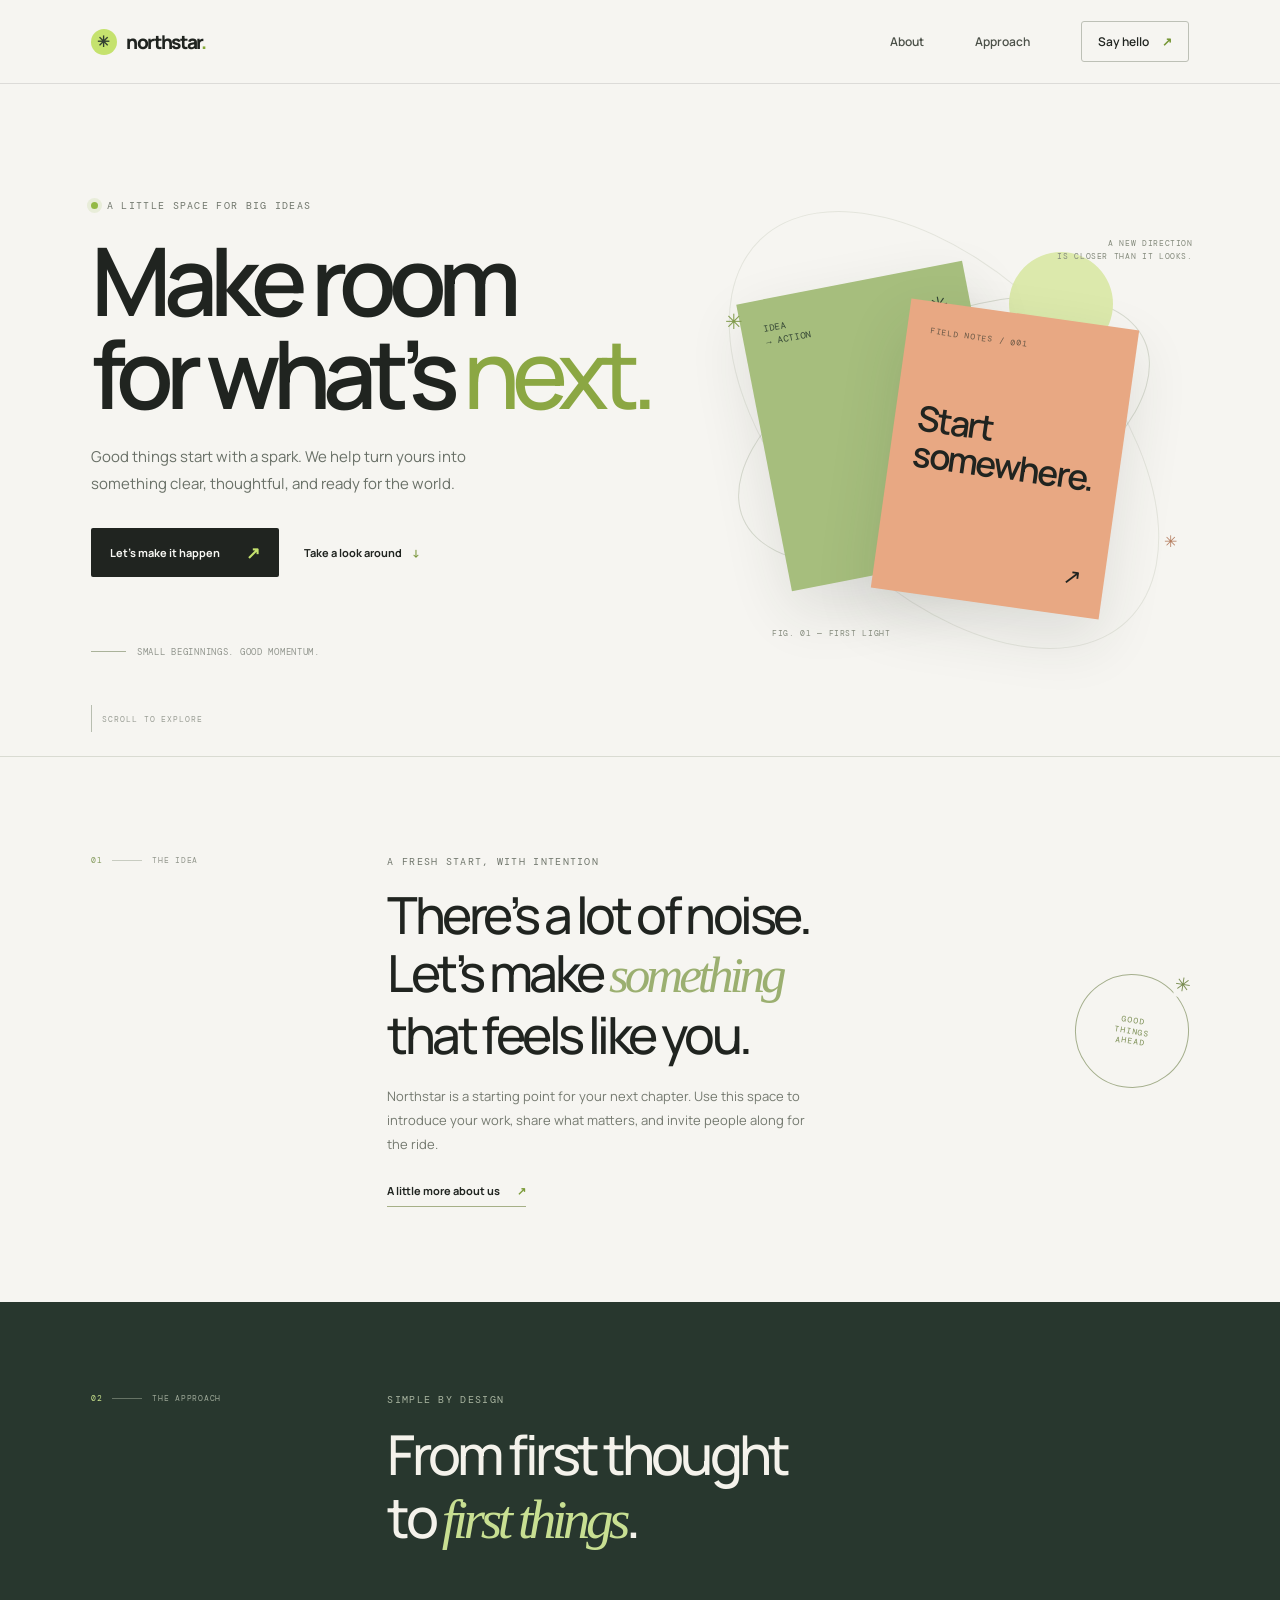
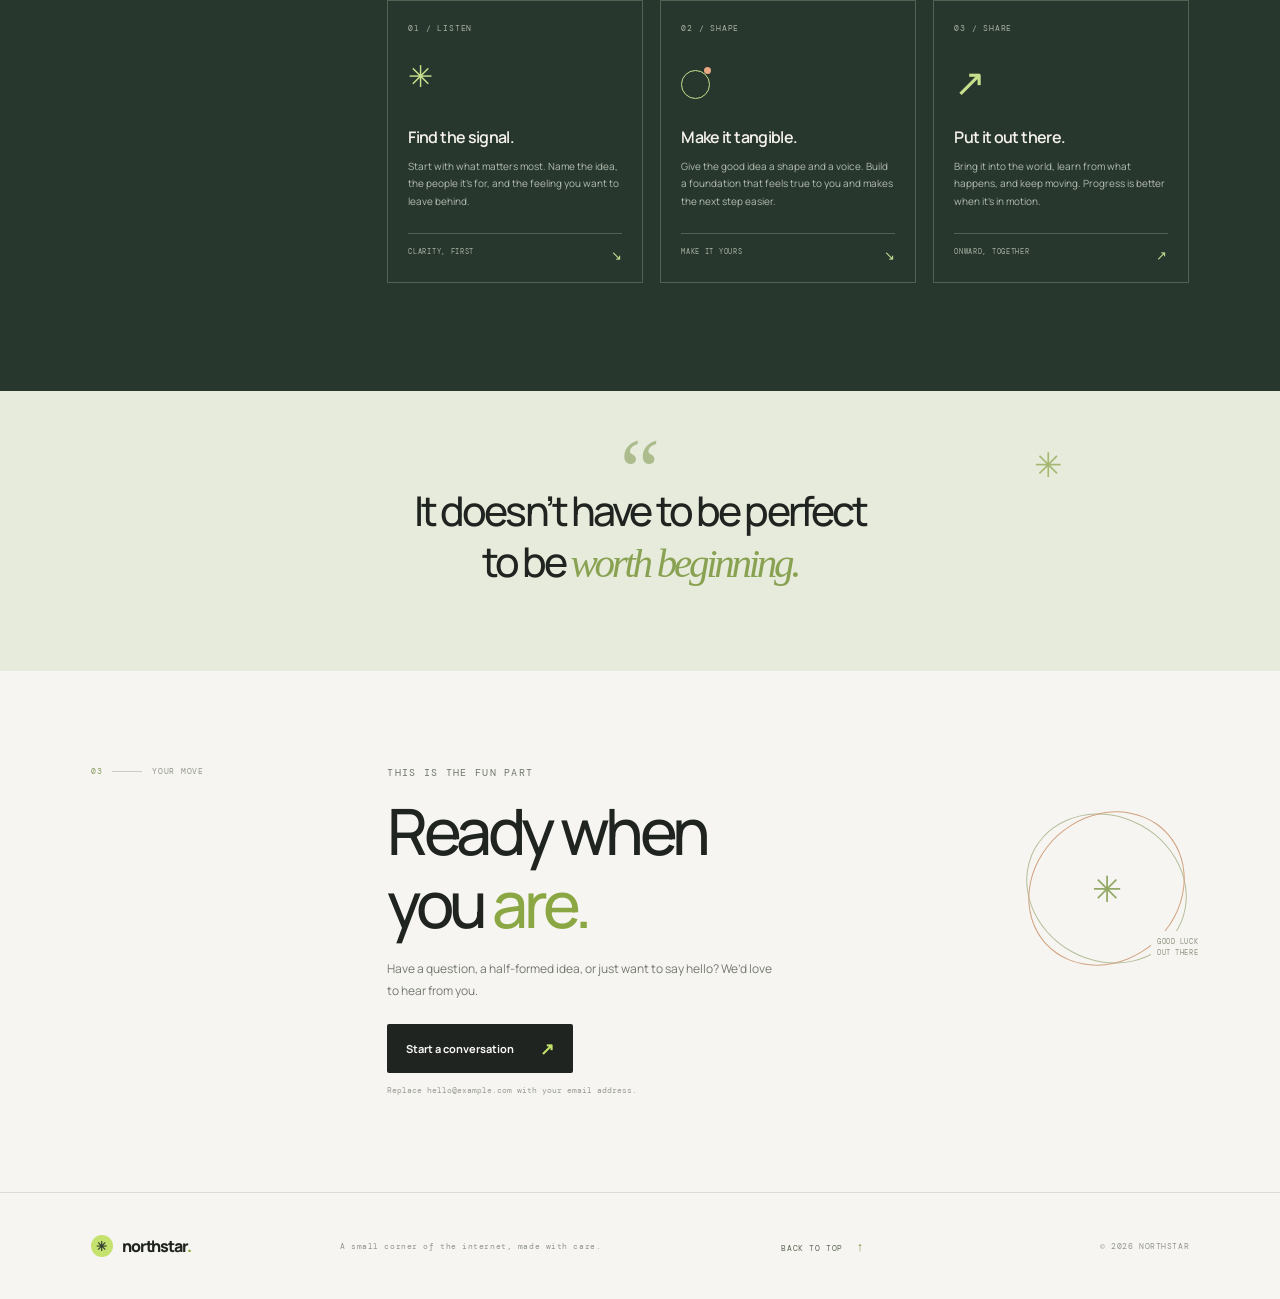
==== index.html @ c99a7ae1 "Add Northstar static landing page" ====
<!doctype html>
<html lang="en">
  <head>
    <meta charset="UTF-8" />
    <meta name="viewport" content="width=device-width, initial-scale=1" />
    <meta name="theme-color" content="#f6f5f1" />
    <meta name="description" content="A clean, flexible landing page for your next idea." />
    <title>Northstar — Make room for what's next</title>
    <link rel="icon" type="image/svg+xml" href="/favicon.svg" />
    <link rel="preconnect" href="https://fonts.googleapis.com" />
    <link rel="preconnect" href="https://fonts.gstatic.com" crossorigin />
    <link href="https://fonts.googleapis.com/css2?family=DM+Mono:wght@400;500&family=Manrope:wght@400;500;600;700;800&display=swap" rel="stylesheet" />
    <link rel="stylesheet" href="/styles.css" />
  </head>
  <body>
    <header class="site-header">
      <a class="wordmark" href="#top" aria-label="Northstar home">
        <span class="brand-mark" aria-hidden="true">✳</span>
        <span>northstar<span class="wordmark-dot">.</span></span>
      </a>
      <nav class="nav-links" aria-label="Main navigation">
        <a href="#about">About</a>
        <a href="#approach">Approach</a>
        <a class="nav-cta" href="#contact">Say hello <span aria-hidden="true">↗</span></a>
      </nav>
      <button class="menu-toggle" type="button" aria-expanded="false" aria-controls="mobile-menu" aria-label="Open menu">
        <span></span><span></span>
      </button>
    </header>

    <main id="top">
      <section class="hero" aria-labelledby="hero-title">
        <div class="hero-copy">
          <p class="eyebrow"><span class="eyebrow-dot"></span> A little space for big ideas</p>
          <h1 id="hero-title">Make room<br />for what’s <span class="accent-word">next.</span></h1>
          <p class="hero-description">Good things start with a spark. We help turn yours into something clear, thoughtful, and ready for the world.</p>
          <div class="hero-actions">
            <a class="button button-dark" href="#contact">Let’s make it happen <span aria-hidden="true">↗</span></a>
            <a class="text-link" href="#about">Take a look around <span aria-hidden="true">↓</span></a>
          </div>
          <div class="hero-note"><span class="note-line"></span><span>Small beginnings. Good momentum.</span></div>
        </div>
        <div class="hero-art" aria-hidden="true">
          <div class="art-orbit orbit-one"></div>
          <div class="art-orbit orbit-two"></div>
          <div class="art-sun"></div>
          <div class="art-card card-back"><span>IDEA<br />→ ACTION</span><i>✳</i></div>
          <div class="art-card card-front"><span class="card-label">FIELD NOTES / 001</span><strong>Start<br />somewhere.</strong><span class="card-arrow">↗</span></div>
          <span class="art-caption caption-top">A new direction<br />is closer than it looks.</span>
          <span class="art-caption caption-bottom">FIG. 01 — FIRST LIGHT</span>
          <span class="art-star star-one">✳</span><span class="art-star star-two">✳</span>
        </div>
        <div class="scroll-cue" aria-hidden="true"><span></span> SCROLL TO EXPLORE</div>
      </section>

      <section class="intro section-wrap" id="about">
        <div class="section-index"><span>01</span><span class="index-rule"></span><span>THE IDEA</span></div>
        <div class="intro-content">
          <p class="eyebrow">A fresh start, with intention</p>
          <h2>There’s a lot of noise.<br />Let’s make <span class="serif-word">something</span><br />that feels like you.</h2>
          <p class="intro-body">Northstar is a starting point for your next chapter. Use this space to introduce your work, share what matters, and invite people along for the ride.</p>
          <a class="underlined-link" href="#contact">A little more about us <span aria-hidden="true">↗</span></a>
        </div>
        <div class="intro-stamp" aria-hidden="true"><span>GOOD<br />THINGS<br />AHEAD</span><b>✳</b></div>
      </section>

      <section class="approach" id="approach">
        <div class="approach-inner section-wrap">
          <div class="section-index section-index-light"><span>02</span><span class="index-rule"></span><span>THE APPROACH</span></div>
          <div class="approach-heading"><p class="eyebrow">Simple by design</p><h2>From first thought<br />to <span class="serif-word">first things</span>.</h2></div>
          <div class="steps-grid">
            <article class="step-card"><span class="step-number">01 / LISTEN</span><div class="step-icon icon-spark" aria-hidden="true">✳</div><h3>Find the signal.</h3><p>Start with what matters most. Name the idea, the people it’s for, and the feeling you want to leave behind.</p><span class="step-bottom">CLARITY, FIRST <span>↘</span></span></article>
            <article class="step-card"><span class="step-number">02 / SHAPE</span><div class="step-icon icon-circle" aria-hidden="true"><span></span></div><h3>Make it tangible.</h3><p>Give the good idea a shape and a voice. Build a foundation that feels true to you and makes the next step easier.</p><span class="step-bottom">MAKE IT YOURS <span>↘</span></span></article>
            <article class="step-card"><span class="step-number">03 / SHARE</span><div class="step-icon icon-arrow" aria-hidden="true">↗</div><h3>Put it out there.</h3><p>Bring it into the world, learn from what happens, and keep moving. Progress is better when it’s in motion.</p><span class="step-bottom">ONWARD, TOGETHER <span>↗</span></span></article>
          </div>
        </div>
      </section>

      <section class="quote-band" aria-label="A note to remember"><span class="quote-mark">“</span><p>It doesn’t have to be perfect<br />to be <span class="serif-word">worth beginning.</span></p><span class="quote-orbit" aria-hidden="true">✳</span></section>

      <section class="contact section-wrap" id="contact">
        <div class="section-index"><span>03</span><span class="index-rule"></span><span>YOUR MOVE</span></div>
        <div class="contact-content"><p class="eyebrow">This is the fun part</p><h2>Ready when<br />you <span class="accent-word">are.</span></h2><p>Have a question, a half-formed idea, or just want to say hello? We’d love to hear from you.</p><a class="button button-dark" href="mailto:hello@example.com">Start a conversation <span aria-hidden="true">↗</span></a><span class="contact-hint">Replace hello@example.com with your email address.</span></div>
        <div class="contact-doodle" aria-hidden="true"><div class="doodle-ring ring-a"></div><div class="doodle-ring ring-b"></div><span>✳</span><small>GOOD LUCK<br />OUT THERE</small></div>
      </section>
    </main>

    <footer class="site-footer"><a class="wordmark footer-wordmark" href="#top"><span class="brand-mark" aria-hidden="true">✳</span><span>northstar<span class="wordmark-dot">.</span></span></a><span class="footer-note">A small corner of the internet, made with care.</span><a class="back-top" href="#top">BACK TO TOP <span aria-hidden="true">↑</span></a><span class="copyright">© <span id="year"></span> NORTHSTAR</span></footer>
    <script src="/script.js" defer></script>
  </body>
</html>
---- styles.css ----
:root {
  color-scheme: light;
  --paper: #f6f5f1;
  --ink: #202420;
  --muted: #777b72;
  --line: #d9dbd2;
  --green: #c5e26e;
  --forest: #28372e;
  --display: 'Manrope', 'Arial', sans-serif;
  --mono: 'DM Mono', 'Courier New', monospace;
}
* { box-sizing: border-box; }
html { scroll-behavior: smooth; scroll-padding-top: 88px; }
body { margin: 0; background: var(--paper); color: var(--ink); font-family: var(--display); -webkit-font-smoothing: antialiased; }
a { color: inherit; text-decoration: none; }
button { font: inherit; }
.site-header { height: 84px; max-width: 1440px; margin: auto; padding: 0 7.1%; display: flex; align-items: center; justify-content: space-between; border-bottom: 1px solid rgba(32,36,32,.12); position: relative; z-index: 5; }
.wordmark { display: inline-flex; align-items: center; gap: 9px; font-size: 19px; font-weight: 800; letter-spacing: -.07em; }
.brand-mark { display: grid; width: 26px; height: 26px; place-items: center; border-radius: 50%; color: #334032; background: var(--green); font-size: 15px; letter-spacing: 0; }
.wordmark-dot { color: #84a835; }
.nav-links { display: flex; align-items: center; gap: clamp(25px, 4vw, 55px); color: #4c5149; font-size: 12px; font-weight: 600; }
.nav-links a { transition: color .2s ease; }
.nav-links a:hover, .text-link:hover, .underlined-link:hover { color: #698a29; }
.nav-links .nav-cta { color: var(--ink); border: 1px solid #bdc0b6; padding: 11px 16px; border-radius: 3px; }
.nav-cta span { padding-left: 11px; color: #759533; }
.menu-toggle { display: none; }
.hero { position: relative; max-width: 1440px; min-height: 672px; margin: auto; padding: 100px 7.1% 77px; display: grid; grid-template-columns: 1.08fr .92fr; align-items: center; overflow: hidden; }
.hero-copy { position: relative; z-index: 2; max-width: 580px; padding-bottom: 6px; }
.eyebrow { margin: 0 0 22px; color: #70766c; font: 10px var(--mono); letter-spacing: .13em; text-transform: uppercase; }
.hero .eyebrow { display: flex; align-items: center; gap: 9px; }
.eyebrow-dot { height: 7px; width: 7px; background: #93b946; border-radius: 50%; box-shadow: 0 0 0 4px rgba(147,185,70,.14); }
h1,h2,h3,p { margin-top: 0; }
h1 { margin-bottom: 23px; font-size: clamp(58px, 7.4vw, 96px); line-height: .98; letter-spacing: -.085em; font-weight: 600; }
.accent-word { color: #8ba743; font-weight: 500; }
.hero-description { max-width: 395px; margin-bottom: 31px; color: #697067; font-size: 15px; line-height: 1.8; }
.hero-actions { display: flex; align-items: center; gap: 25px; }
.button { display: inline-flex; min-height: 49px; align-items: center; justify-content: center; gap: 26px; padding: 0 19px; font-size: 11px; font-weight: 700; transition: transform .2s, background .2s; }
.button:hover { transform: translateY(-2px); }
.button-dark { color: #f8f8f4; background: var(--ink); border-radius: 2px; }
.button-dark:hover { background: #39453a; }
.button-dark span { color: var(--green); font-size: 17px; }
.text-link, .underlined-link { font-size: 11px; font-weight: 700; transition: color .2s; }
.text-link span { margin-left: 8px; color: #79963a; }
.hero-note { display: flex; align-items: center; gap: 11px; margin-top: 69px; color: #92968e; font: 9px var(--mono); letter-spacing: .08em; text-transform: uppercase; }
.note-line { width: 35px; height: 1px; background: #aab29a; }
.hero-art { min-height: 450px; position: relative; display: grid; place-items: center; margin: -3px -14px 0 0; }
.art-orbit { position: absolute; border: 1px solid rgba(88,104,68,.2); border-radius: 50%; transform: rotate(-24deg); }
.orbit-one { width: 440px; height: 220px; }
.orbit-two { width: 530px; height: 310px; transform: rotate(46deg); border-color: rgba(88,104,68,.12); }
.art-sun { position: absolute; top: 47px; right: 90px; width: 104px; height: 104px; border-radius: 50%; background: #dce9ac; }
.art-card { position: absolute; width: 230px; height: 292px; box-shadow: 0 24px 60px rgba(44,53,39,.12); }
.card-back { left: 15%; top: 75px; padding: 22px; display: flex; justify-content: space-between; align-items: flex-start; background: #a6be7d; color: #314333; transform: rotate(-11deg); }
.card-back span { font: 9px/1.6 var(--mono); letter-spacing: .08em; }
.card-back i { font-style: normal; font-size: 23px; }
.card-front { right: 16%; bottom: 50px; padding: 24px 23px; display: flex; flex-direction: column; justify-content: space-between; background: #e8a883; transform: rotate(8deg); }
.card-label { font: 8px var(--mono); letter-spacing: .1em; color: rgba(49,53,43,.72); }
.card-front strong { font-size: 35px; line-height: 1.02; letter-spacing: -.07em; font-weight: 600; }
.card-arrow { align-self: flex-end; font-size: 22px; }
.art-caption { position: absolute; z-index: 1; color: #858b7d; font: 8px/1.65 var(--mono); letter-spacing: .08em; text-transform: uppercase; }
.caption-top { right: 2%; top: 32px; text-align: right; }
.caption-bottom { bottom: 15px; left: 17%; }
.art-star { position: absolute; z-index: 1; color: #819b4c; }
.star-one { top: 102px; left: 8%; font-size: 21px; }
.star-two { right: 5%; bottom: 103px; color: #b47c5e; font-size: 16px; }
.scroll-cue { position: absolute; bottom: 24px; left: 7.1%; display: flex; align-items: center; gap: 10px; color: #9a9e95; font: 8px var(--mono); letter-spacing: .12em; }
.scroll-cue span { height: 27px; width: 1px; background: #b8beb0; }
.section-wrap { max-width: 1440px; margin: auto; padding-left: 7.1%; padding-right: 7.1%; }
.intro { min-height: 516px; padding-top: 98px; padding-bottom: 95px; display: grid; grid-template-columns: .65fr 1.45fr .5fr; gap: 4%; border-top: 1px solid var(--line); position: relative; }
.section-index { display: flex; align-items: center; gap: 10px; align-self: start; color: #93978d; font: 8px var(--mono); letter-spacing: .09em; }
.section-index > span:first-child { color: #849a5c; }
.index-rule { width: 30px; height: 1px; background: #c8ccc1; }
.intro-content .eyebrow, .approach-heading .eyebrow, .contact-content .eyebrow { margin-bottom: 17px; }
.intro h2, .approach h2, .contact h2 { margin-bottom: 21px; font-size: clamp(33px, 4vw, 52px); line-height: 1.14; letter-spacing: -.07em; font-weight: 500; }
.serif-word { color: #9baf70; font-family: Georgia, 'Times New Roman', serif; font-weight: 400; font-style: italic; letter-spacing: -.08em; }
.intro-body { max-width: 440px; margin-bottom: 22px; color: #74796f; font-size: 13px; line-height: 1.85; }
.underlined-link { display: inline-block; padding-bottom: 8px; border-bottom: 1px solid #a6b087; }
.underlined-link span { margin-left: 15px; color: #7b9b38; }
.intro-stamp { align-self: center; justify-self: end; width: 114px; height: 114px; border: 1px solid #a5af8d; border-radius: 50%; color: #798c51; display: flex; flex-direction: column; align-items: center; justify-content: center; transform: rotate(9deg); }
.intro-stamp span { font: 8px/1.35 var(--mono); letter-spacing: .12em; text-align: center; }
.intro-stamp b { position: absolute; top: -11px; right: 5px; font-size: 19px; font-weight: 400; background: var(--paper); }
.approach { background: var(--forest); color: #f4f2eb; padding: 91px 0 108px; }
.approach-inner { display: grid; grid-template-columns: .65fr 1.45fr .5fr; column-gap: 4%; }
.section-index-light { grid-column: 1; color: #9ca797; }
.section-index-light > span:first-child { color: #c6df8b; }
.section-index-light .index-rule { background: #667365; }
.approach-heading { grid-column: 2 / 4; }
.approach-heading .eyebrow { color: #a9b5a1; }
.approach h2 { font-size: clamp(37px, 4.3vw, 57px); }
.approach .serif-word { color: #c8df92; }
.steps-grid { grid-column: 2 / 4; display: grid; grid-template-columns: repeat(3, 1fr); gap: 17px; margin-top: 27px; }
.step-card { position: relative; min-height: 276px; padding: 22px 20px 18px; border: 1px solid #536052; display: flex; flex-direction: column; }
.step-number, .step-bottom { color: #a8b3a2; font: 8px var(--mono); letter-spacing: .1em; }
.step-icon { min-height: 60px; margin: 22px 0 11px; color: #c7df8d; font-size: 30px; }
.icon-circle { display: flex; align-items: center; }
.icon-circle span { display: block; width: 29px; height: 29px; border: 1px solid #c7df8d; border-radius: 50%; position: relative; }
.icon-circle span::after { content: ''; position: absolute; width: 7px; height: 7px; top: -4px; right: -2px; border-radius: 50%; background: #e8a883; }
.icon-arrow { font-size: 38px; }
.step-card h3 { margin-bottom: 10px; font-size: 16px; font-weight: 600; letter-spacing: -.04em; }
.step-card p { max-width: 240px; margin-bottom: 23px; color: #b3bcb0; font-size: 10px; line-height: 1.75; }
.step-bottom { display: flex; justify-content: space-between; margin-top: auto; padding-top: 13px; border-top: 1px solid #536052; font-size: 7px; }
.step-bottom span { color: #c8df92; font-size: 13px; }
.quote-band { min-height: 280px; padding: 68px 7.1%; display: flex; align-items: center; justify-content: center; position: relative; overflow: hidden; text-align: center; background: #e7ebdc; }
.quote-mark { position: absolute; top: 28px; color: #acbc8d; font: 90px Georgia, serif; }
.quote-band p { position: relative; z-index: 1; margin: 12px 0 0; font-size: clamp(27px, 3.3vw, 41px); line-height: 1.25; letter-spacing: -.07em; font-weight: 500; }
.quote-band .serif-word { color: #89a252; }
.quote-orbit { position: absolute; right: 17%; top: 50px; color: #a5b873; font-size: 34px; }
.contact { min-height: 467px; padding-top: 95px; padding-bottom: 97px; display: grid; grid-template-columns: .65fr 1.45fr .5fr; gap: 4%; align-items: start; border-bottom: 1px solid var(--line); }
.contact-content .eyebrow { margin-bottom: 16px; }
.contact h2 { margin-bottom: 17px; font-size: clamp(43px, 5vw, 65px); }
.contact-content > p:not(.eyebrow) { max-width: 390px; margin-bottom: 23px; color: #74796f; font-size: 12px; line-height: 1.8; }
.contact-hint { display: block; margin-top: 12px; color: #999d93; font: 8px var(--mono); }
.contact-doodle { position: relative; justify-self: end; width: 165px; height: 165px; margin-top: 40px; display: grid; place-items: center; color: #93a967; }
.doodle-ring { position: absolute; inset: 10px 0; border: 1px solid #b4bf9b; border-radius: 50%; transform: rotate(29deg); }
.ring-b { transform: rotate(-42deg); border-color: #d2a281; }
.contact-doodle > span { font-size: 36px; }
.contact-doodle small { position: absolute; right: -15px; bottom: 7px; padding: 6px; background: var(--paper); color: #8c927f; font: 7px/1.5 var(--mono); letter-spacing: .08em; }
.site-footer { max-width: 1440px; min-height: 106px; margin: auto; padding: 23px 7.1%; display: grid; grid-template-columns: 1fr 1.5fr 1fr 1fr; gap: 15px; align-items: center; }
.footer-wordmark { font-size: 16px; }
.footer-wordmark .brand-mark { width: 22px; height: 22px; font-size: 13px; }
.footer-note, .copyright, .back-top { color: #92968e; font: 8px var(--mono); letter-spacing: .07em; }
.back-top { justify-self: center; color: #5f6958; }
.back-top span { margin-left: 8px; color: #81994e; font-size: 13px; }
.copyright { justify-self: end; }
@media (max-width: 900px) {
  .hero { min-height: auto; padding-top: 80px; grid-template-columns: 1fr 1fr; }
  .hero-art { transform: scale(.82); transform-origin: center; margin-left: -55px; margin-right: -65px; }
  .intro, .approach-inner, .contact { grid-template-columns: .45fr 1.55fr; }
  .intro-stamp, .contact-doodle { display: none; }
  .steps-grid { grid-column: 2; }
  .approach-heading { grid-column: 2; }
  .site-footer { grid-template-columns: 1fr 1.5fr 1fr; }
  .copyright { display: none; }
}
@media (max-width: 640px) {
  html { scroll-padding-top: 68px; }
  .site-header { height: 68px; padding: 0 6%; }
  .nav-links { display: none; position: absolute; top: 67px; left: 0; right: 0; padding: 18px 6% 22px; background: var(--paper); border-bottom: 1px solid var(--line); flex-direction: column; align-items: stretch; gap: 0; }
  .nav-links.is-open { display: flex; }
  .nav-links a { padding: 13px 0; }
  .nav-links .nav-cta { padding: 13px 0; border: 0; }
  .menu-toggle { display: flex; width: 38px; height: 38px; border: 0; background: transparent; flex-direction: column; align-items: center; justify-content: center; gap: 6px; }
  .menu-toggle span { width: 20px; height: 1px; background: var(--ink); }
  .hero { display: flex; flex-direction: column; align-items: stretch; padding: 74px 6% 55px; }
  h1 { font-size: clamp(58px, 17vw, 82px); }
  .hero-description { font-size: 13px; }
  .hero-actions { align-items: flex-start; flex-direction: column; gap: 17px; }
  .hero-note { margin-top: 32px; }
  .hero-art { width: 100%; min-height: 356px; margin: 15px 0 -12px; transform: scale(.82); transform-origin: center; }
  .art-card { width: 190px; height: 250px; }
  .card-front strong { font-size: 30px; }
  .orbit-one { width: 330px; height: 185px; }
  .orbit-two { width: 410px; height: 260px; }
  .scroll-cue { display: none; }
  .section-wrap { padding-left: 6%; padding-right: 6%; }
  .intro, .contact { display: block; padding-top: 70px; padding-bottom: 72px; }
  .section-index { margin-bottom: 43px; }
  .intro h2 { font-size: 37px; }
  .approach { padding: 69px 0 75px; }
  .approach-inner { display: block; }
  .approach-heading { margin-bottom: 30px; }
  .approach h2 { font-size: 41px; }
  .steps-grid { display: flex; flex-direction: column; gap: 12px; margin-top: 0; }
  .step-card { min-height: 230px; }
  .step-icon { min-height: 40px; margin-top: 17px; }
  .step-card p { max-width: 300px; }
  .quote-band { min-height: 230px; padding: 60px 6%; }
  .quote-orbit { right: 9%; top: 31px; font-size: 24px; }
  .quote-band p { font-size: 29px; }
  .contact .section-index { margin-bottom: 38px; }
  .contact h2 { font-size: 55px; }
  .site-footer { min-height: 135px; padding: 22px 6%; grid-template-columns: 1fr 1fr; row-gap: 7px; }
  .footer-note { grid-column: 1; grid-row: 2; line-height: 1.6; }
  .back-top { grid-column: 2; grid-row: 1; justify-self: end; }
}
@media (prefers-reduced-motion: reduce) {
  *, *::before, *::after { scroll-behavior: auto !important; transition-duration: .01ms !important; animation-duration: .01ms !important; }
}
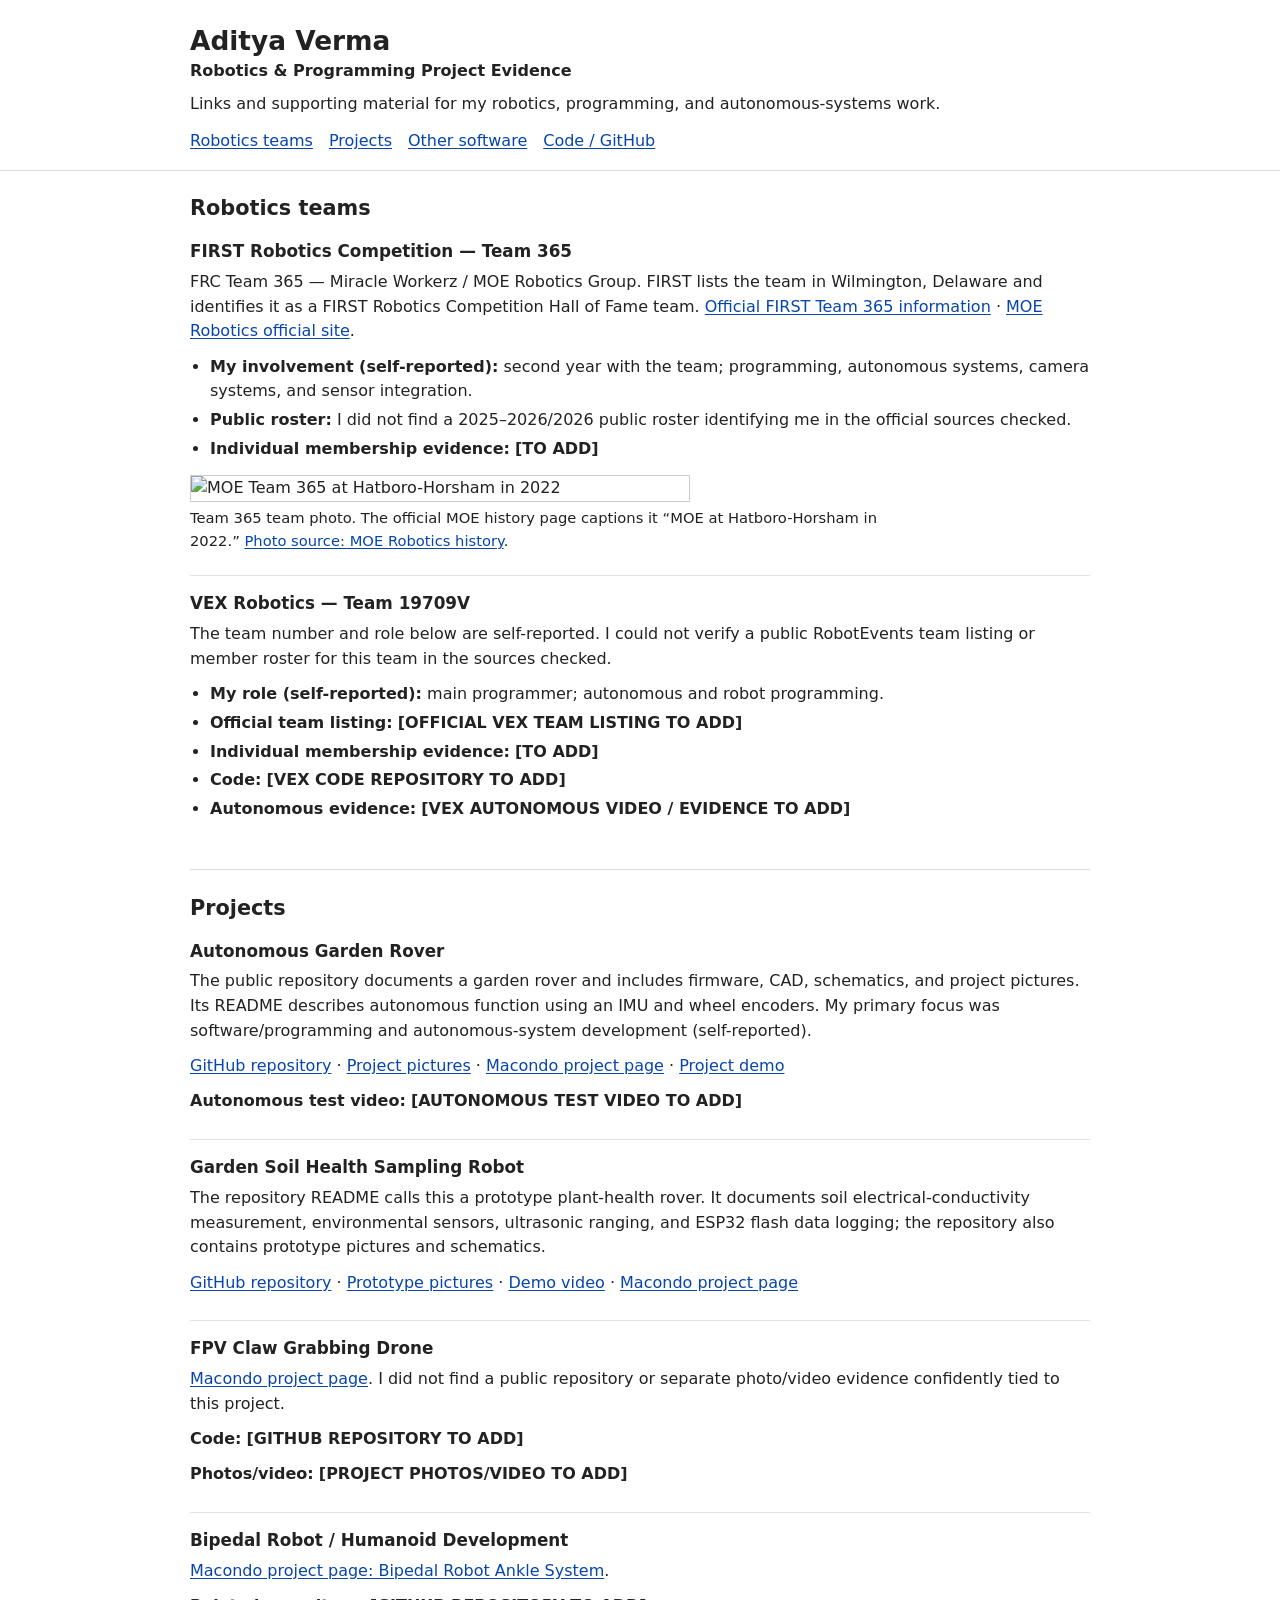
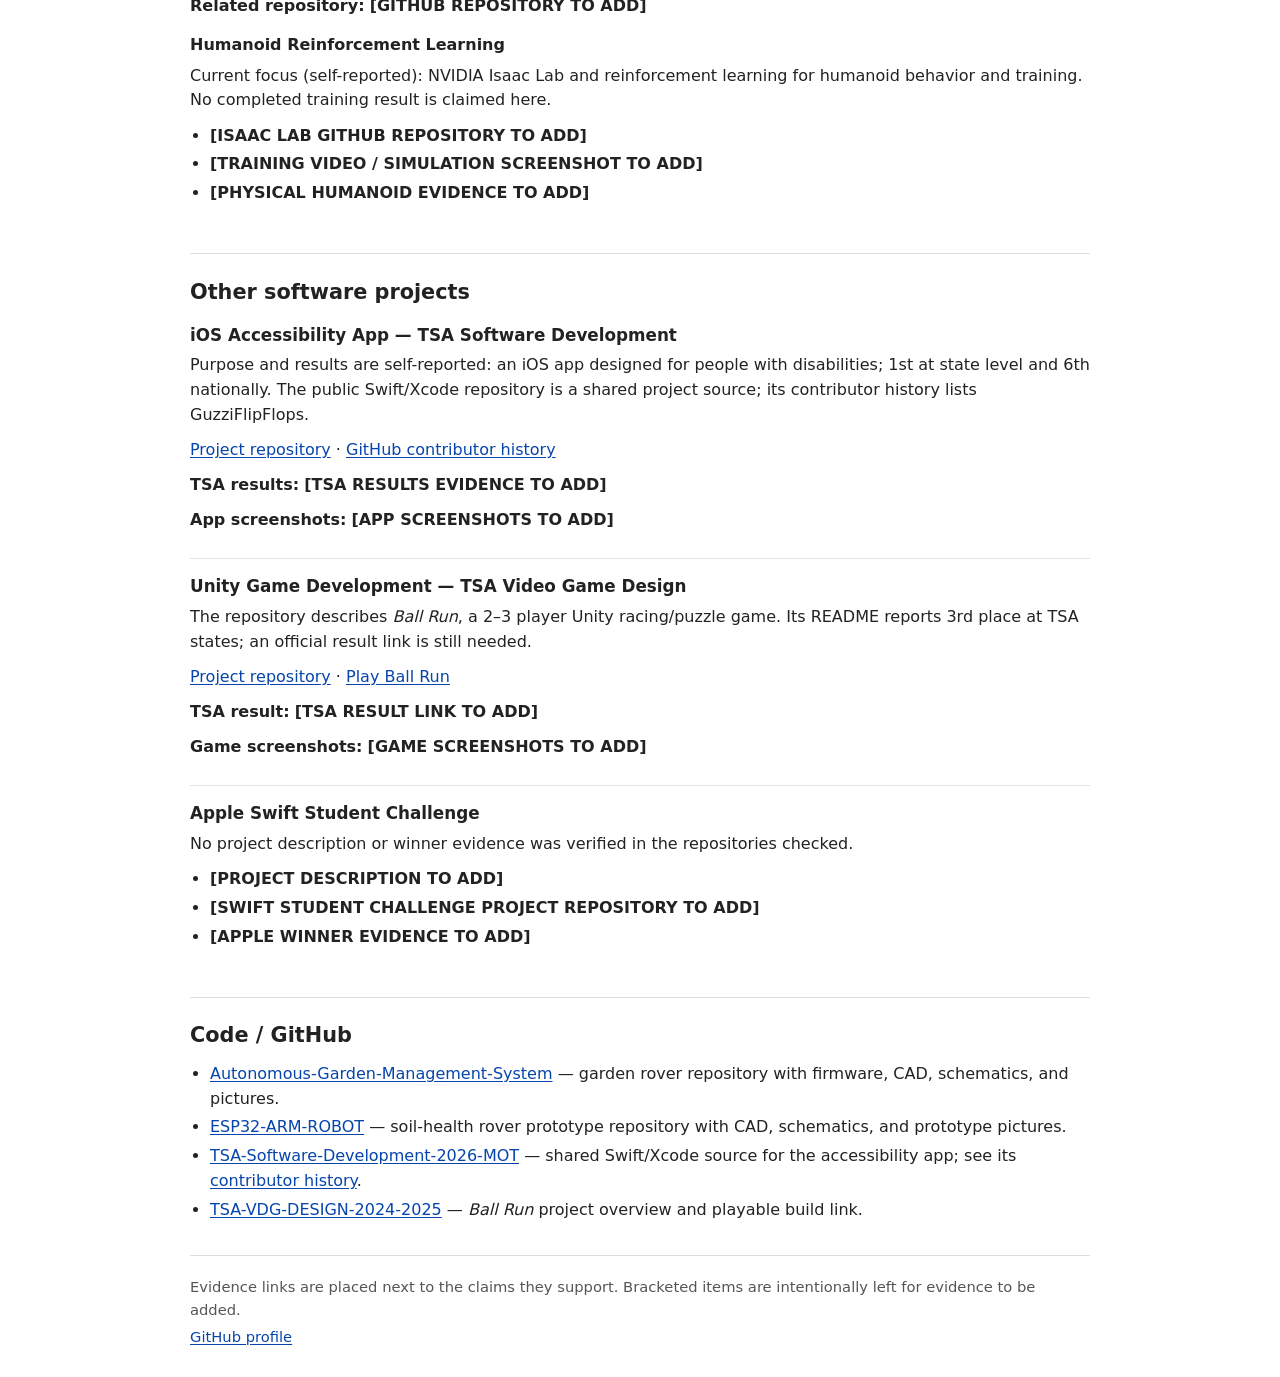
==== commit 85f0b606: "Replace site with robotics evidence portfolio" ====
--- a/index.html
+++ b/index.html
@@ -1,91 +1,140 @@
 <!doctype html>
 <html lang="en">
-  <head>
-    <meta charset="UTF-8" />
-    <meta name="viewport" content="width=device-width, initial-scale=1" />
-    <meta name="theme-color" content="#f6f5f1" />
-    <meta name="description" content="A clean, flexible landing page for your next idea." />
-    <title>Northstar — Make room for what's next</title>
-    <link rel="icon" type="image/svg+xml" href="/favicon.svg" />
-    <link rel="preconnect" href="https://fonts.googleapis.com" />
-    <link rel="preconnect" href="https://fonts.gstatic.com" crossorigin />
-    <link href="https://fonts.googleapis.com/css2?family=DM+Mono:wght@400;500&family=Manrope:wght@400;500;600;700;800&display=swap" rel="stylesheet" />
-    <link rel="stylesheet" href="/styles.css" />
-  </head>
-  <body>
-    <header class="site-header">
-      <a class="wordmark" href="#top" aria-label="Northstar home">
-        <span class="brand-mark" aria-hidden="true">✳</span>
-        <span>northstar<span class="wordmark-dot">.</span></span>
-      </a>
-      <nav class="nav-links" aria-label="Main navigation">
-        <a href="#about">About</a>
-        <a href="#approach">Approach</a>
-        <a class="nav-cta" href="#contact">Say hello <span aria-hidden="true">↗</span></a>
+<head>
+  <meta charset="utf-8">
+  <meta name="viewport" content="width=device-width, initial-scale=1">
+  <meta name="description" content="Public links and supporting material for Aditya Verma's robotics and programming work.">
+  <title>Aditya Verma — Robotics &amp; Programming Evidence</title>
+  <link rel="stylesheet" href="styles.css">
+</head>
+<body>
+  <header class="page-header">
+    <div class="wrap">
+      <h1>Aditya Verma</h1>
+      <p class="subtitle">Robotics &amp; Programming Project Evidence</p>
+      <p class="intro">Links and supporting material for my robotics, programming, and autonomous-systems work.</p>
+      <nav aria-label="Page sections">
+        <a href="#teams">Robotics teams</a>
+        <a href="#projects">Projects</a>
+        <a href="#software">Other software</a>
+        <a href="#code">Code / GitHub</a>
       </nav>
-      <button class="menu-toggle" type="button" aria-expanded="false" aria-controls="mobile-menu" aria-label="Open menu">
-        <span></span><span></span>
-      </button>
-    </header>
+    </div>
+  </header>
 
-    <main id="top">
-      <section class="hero" aria-labelledby="hero-title">
-        <div class="hero-copy">
-          <p class="eyebrow"><span class="eyebrow-dot"></span> A little space for big ideas</p>
-          <h1 id="hero-title">Make room<br />for what’s <span class="accent-word">next.</span></h1>
-          <p class="hero-description">Good things start with a spark. We help turn yours into something clear, thoughtful, and ready for the world.</p>
-          <div class="hero-actions">
-            <a class="button button-dark" href="#contact">Let’s make it happen <span aria-hidden="true">↗</span></a>
-            <a class="text-link" href="#about">Take a look around <span aria-hidden="true">↓</span></a>
-          </div>
-          <div class="hero-note"><span class="note-line"></span><span>Small beginnings. Good momentum.</span></div>
-        </div>
-        <div class="hero-art" aria-hidden="true">
-          <div class="art-orbit orbit-one"></div>
-          <div class="art-orbit orbit-two"></div>
-          <div class="art-sun"></div>
-          <div class="art-card card-back"><span>IDEA<br />→ ACTION</span><i>✳</i></div>
-          <div class="art-card card-front"><span class="card-label">FIELD NOTES / 001</span><strong>Start<br />somewhere.</strong><span class="card-arrow">↗</span></div>
-          <span class="art-caption caption-top">A new direction<br />is closer than it looks.</span>
-          <span class="art-caption caption-bottom">FIG. 01 — FIRST LIGHT</span>
-          <span class="art-star star-one">✳</span><span class="art-star star-two">✳</span>
-        </div>
-        <div class="scroll-cue" aria-hidden="true"><span></span> SCROLL TO EXPLORE</div>
-      </section>
+  <main class="wrap">
+    <section id="teams" aria-labelledby="teams-title">
+      <h2 id="teams-title">Robotics teams</h2>
 
-      <section class="intro section-wrap" id="about">
-        <div class="section-index"><span>01</span><span class="index-rule"></span><span>THE IDEA</span></div>
-        <div class="intro-content">
-          <p class="eyebrow">A fresh start, with intention</p>
-          <h2>There’s a lot of noise.<br />Let’s make <span class="serif-word">something</span><br />that feels like you.</h2>
-          <p class="intro-body">Northstar is a starting point for your next chapter. Use this space to introduce your work, share what matters, and invite people along for the ride.</p>
-          <a class="underlined-link" href="#contact">A little more about us <span aria-hidden="true">↗</span></a>
-        </div>
-        <div class="intro-stamp" aria-hidden="true"><span>GOOD<br />THINGS<br />AHEAD</span><b>✳</b></div>
-      </section>
+      <article class="entry">
+        <h3>FIRST Robotics Competition — Team 365</h3>
+        <p>FRC Team 365 — Miracle Workerz / MOE Robotics Group. FIRST lists the team in Wilmington, Delaware and identifies it as a FIRST Robotics Competition Hall of Fame team. <a href="https://frc-events.firstinspires.org/team/365">Official FIRST Team 365 information</a> · <a href="https://www.moe365.net/">MOE Robotics official site</a>.</p>
+        <ul class="evidence-list">
+          <li><strong>My involvement (self-reported):</strong> second year with the team; programming, autonomous systems, camera systems, and sensor integration.</li>
+          <li><strong>Public roster:</strong> I did not find a 2025–2026/2026 public roster identifying me in the official sources checked.</li>
+          <li><strong>Individual membership evidence:</strong> <span class="placeholder">[TO ADD]</span></li>
+        </ul>
+        <figure>
+          <img src="https://lh7-us.googleusercontent.com/sitesv-images-rt/[base64]w1280" alt="MOE Team 365 at Hatboro-Horsham in 2022" loading="lazy">
+          <figcaption>Team 365 team photo. The official MOE history page captions it “MOE at Hatboro-Horsham in 2022.” <a href="https://www.moe365.net/history">Photo source: MOE Robotics history</a>.</figcaption>
+        </figure>
+      </article>
 
-      <section class="approach" id="approach">
-        <div class="approach-inner section-wrap">
-          <div class="section-index section-index-light"><span>02</span><span class="index-rule"></span><span>THE APPROACH</span></div>
-          <div class="approach-heading"><p class="eyebrow">Simple by design</p><h2>From first thought<br />to <span class="serif-word">first things</span>.</h2></div>
-          <div class="steps-grid">
-            <article class="step-card"><span class="step-number">01 / LISTEN</span><div class="step-icon icon-spark" aria-hidden="true">✳</div><h3>Find the signal.</h3><p>Start with what matters most. Name the idea, the people it’s for, and the feeling you want to leave behind.</p><span class="step-bottom">CLARITY, FIRST <span>↘</span></span></article>
-            <article class="step-card"><span class="step-number">02 / SHAPE</span><div class="step-icon icon-circle" aria-hidden="true"><span></span></div><h3>Make it tangible.</h3><p>Give the good idea a shape and a voice. Build a foundation that feels true to you and makes the next step easier.</p><span class="step-bottom">MAKE IT YOURS <span>↘</span></span></article>
-            <article class="step-card"><span class="step-number">03 / SHARE</span><div class="step-icon icon-arrow" aria-hidden="true">↗</div><h3>Put it out there.</h3><p>Bring it into the world, learn from what happens, and keep moving. Progress is better when it’s in motion.</p><span class="step-bottom">ONWARD, TOGETHER <span>↗</span></span></article>
-          </div>
-        </div>
-      </section>
+      <article class="entry">
+        <h3>VEX Robotics — Team 19709V</h3>
+        <p>The team number and role below are self-reported. I could not verify a public RobotEvents team listing or member roster for this team in the sources checked.</p>
+        <ul class="evidence-list">
+          <li><strong>My role (self-reported):</strong> main programmer; autonomous and robot programming.</li>
+          <li><strong>Official team listing:</strong> <span class="placeholder">[OFFICIAL VEX TEAM LISTING TO ADD]</span></li>
+          <li><strong>Individual membership evidence:</strong> <span class="placeholder">[TO ADD]</span></li>
+          <li><strong>Code:</strong> <span class="placeholder">[VEX CODE REPOSITORY TO ADD]</span></li>
+          <li><strong>Autonomous evidence:</strong> <span class="placeholder">[VEX AUTONOMOUS VIDEO / EVIDENCE TO ADD]</span></li>
+        </ul>
+      </article>
+    </section>
 
-      <section class="quote-band" aria-label="A note to remember"><span class="quote-mark">“</span><p>It doesn’t have to be perfect<br />to be <span class="serif-word">worth beginning.</span></p><span class="quote-orbit" aria-hidden="true">✳</span></section>
+    <section id="projects" aria-labelledby="projects-title">
+      <h2 id="projects-title">Projects</h2>
 
-      <section class="contact section-wrap" id="contact">
-        <div class="section-index"><span>03</span><span class="index-rule"></span><span>YOUR MOVE</span></div>
-        <div class="contact-content"><p class="eyebrow">This is the fun part</p><h2>Ready when<br />you <span class="accent-word">are.</span></h2><p>Have a question, a half-formed idea, or just want to say hello? We’d love to hear from you.</p><a class="button button-dark" href="mailto:hello@example.com">Start a conversation <span aria-hidden="true">↗</span></a><span class="contact-hint">Replace hello@example.com with your email address.</span></div>
-        <div class="contact-doodle" aria-hidden="true"><div class="doodle-ring ring-a"></div><div class="doodle-ring ring-b"></div><span>✳</span><small>GOOD LUCK<br />OUT THERE</small></div>
-      </section>
-    </main>
+      <article class="entry">
+        <h3>Autonomous Garden Rover</h3>
+        <p>The public repository documents a garden rover and includes firmware, CAD, schematics, and project pictures. Its README describes autonomous function using an IMU and wheel encoders. My primary focus was software/programming and autonomous-system development (self-reported).</p>
+        <p class="links"><a href="https://github.com/GuzziFlipFlops/Autonomous-Garden-Management-System">GitHub repository</a> · <a href="https://github.com/GuzziFlipFlops/Autonomous-Garden-Management-System/tree/main/pictures">Project pictures</a> · <a href="https://macondo.hackclub.com/projects/9276">Macondo project page</a> · <a href="https://youtu.be/P-olpegfmmU">Project demo</a></p>
+        <p><strong>Autonomous test video:</strong> <span class="placeholder">[AUTONOMOUS TEST VIDEO TO ADD]</span></p>
+      </article>
 
-    <footer class="site-footer"><a class="wordmark footer-wordmark" href="#top"><span class="brand-mark" aria-hidden="true">✳</span><span>northstar<span class="wordmark-dot">.</span></span></a><span class="footer-note">A small corner of the internet, made with care.</span><a class="back-top" href="#top">BACK TO TOP <span aria-hidden="true">↑</span></a><span class="copyright">© <span id="year"></span> NORTHSTAR</span></footer>
-    <script src="/script.js" defer></script>
-  </body>
+      <article class="entry">
+        <h3>Garden Soil Health Sampling Robot</h3>
+        <p>The repository README calls this a prototype plant-health rover. It documents soil electrical-conductivity measurement, environmental sensors, ultrasonic ranging, and ESP32 flash data logging; the repository also contains prototype pictures and schematics.</p>
+        <p class="links"><a href="https://github.com/GuzziFlipFlops/ESP32-ARM-ROBOT">GitHub repository</a> · <a href="https://github.com/GuzziFlipFlops/ESP32-ARM-ROBOT/tree/main/Pictures">Prototype pictures</a> · <a href="https://www.youtube.com/shorts/W9_TdJyh92A">Demo video</a> · <a href="https://macondo.hackclub.com/projects/9526">Macondo project page</a></p>
+      </article>
+
+      <article class="entry">
+        <h3>FPV Claw Grabbing Drone</h3>
+        <p><a href="https://macondo.hackclub.com/projects/9527">Macondo project page</a>. I did not find a public repository or separate photo/video evidence confidently tied to this project.</p>
+        <p><strong>Code:</strong> <span class="placeholder">[GITHUB REPOSITORY TO ADD]</span></p>
+        <p><strong>Photos/video:</strong> <span class="placeholder">[PROJECT PHOTOS/VIDEO TO ADD]</span></p>
+      </article>
+
+      <article class="entry">
+        <h3>Bipedal Robot / Humanoid Development</h3>
+        <p><a href="https://macondo.hackclub.com/projects/9676">Macondo project page: Bipedal Robot Ankle System</a>.</p>
+        <p><strong>Related repository:</strong> <span class="placeholder">[GITHUB REPOSITORY TO ADD]</span></p>
+        <h4>Humanoid Reinforcement Learning</h4>
+        <p>Current focus (self-reported): NVIDIA Isaac Lab and reinforcement learning for humanoid behavior and training. No completed training result is claimed here.</p>
+        <ul class="evidence-list">
+          <li><span class="placeholder">[ISAAC LAB GITHUB REPOSITORY TO ADD]</span></li>
+          <li><span class="placeholder">[TRAINING VIDEO / SIMULATION SCREENSHOT TO ADD]</span></li>
+          <li><span class="placeholder">[PHYSICAL HUMANOID EVIDENCE TO ADD]</span></li>
+        </ul>
+      </article>
+    </section>
+
+    <section id="software" aria-labelledby="software-title">
+      <h2 id="software-title">Other software projects</h2>
+
+      <article class="entry">
+        <h3>iOS Accessibility App — TSA Software Development</h3>
+        <p>Purpose and results are self-reported: an iOS app designed for people with disabilities; 1st at state level and 6th nationally. The public Swift/Xcode repository is a shared project source; its contributor history lists GuzziFlipFlops.</p>
+        <p class="links"><a href="https://github.com/GuzziFlipFlops/TSA-Software-Development-2026-MOT">Project repository</a> · <a href="https://github.com/GuzziFlipFlops/TSA-Software-Development-2026-MOT/graphs/contributors">GitHub contributor history</a></p>
+        <p><strong>TSA results:</strong> <span class="placeholder">[TSA RESULTS EVIDENCE TO ADD]</span></p>
+        <p><strong>App screenshots:</strong> <span class="placeholder">[APP SCREENSHOTS TO ADD]</span></p>
+      </article>
+
+      <article class="entry">
+        <h3>Unity Game Development — TSA Video Game Design</h3>
+        <p>The repository describes <em>Ball Run</em>, a 2–3 player Unity racing/puzzle game. Its README reports 3rd place at TSA states; an official result link is still needed.</p>
+        <p class="links"><a href="https://github.com/GuzziFlipFlops/TSA-VDG-DESIGN-2024-2025">Project repository</a> · <a href="https://play.unity.com/en/games/d0dbe488-c372-42b7-9828-a600288dbc93/ball-run">Play Ball Run</a></p>
+        <p><strong>TSA result:</strong> <span class="placeholder">[TSA RESULT LINK TO ADD]</span></p>
+        <p><strong>Game screenshots:</strong> <span class="placeholder">[GAME SCREENSHOTS TO ADD]</span></p>
+      </article>
+
+      <article class="entry">
+        <h3>Apple Swift Student Challenge</h3>
+        <p>No project description or winner evidence was verified in the repositories checked.</p>
+        <ul class="evidence-list">
+          <li><span class="placeholder">[PROJECT DESCRIPTION TO ADD]</span></li>
+          <li><span class="placeholder">[SWIFT STUDENT CHALLENGE PROJECT REPOSITORY TO ADD]</span></li>
+          <li><span class="placeholder">[APPLE WINNER EVIDENCE TO ADD]</span></li>
+        </ul>
+      </article>
+    </section>
+
+    <section id="code" aria-labelledby="code-title">
+      <h2 id="code-title">Code / GitHub</h2>
+      <ul class="repo-list">
+        <li><a href="https://github.com/GuzziFlipFlops/Autonomous-Garden-Management-System">Autonomous-Garden-Management-System</a> — garden rover repository with firmware, CAD, schematics, and pictures.</li>
+        <li><a href="https://github.com/GuzziFlipFlops/ESP32-ARM-ROBOT">ESP32-ARM-ROBOT</a> — soil-health rover prototype repository with CAD, schematics, and prototype pictures.</li>
+        <li><a href="https://github.com/GuzziFlipFlops/TSA-Software-Development-2026-MOT">TSA-Software-Development-2026-MOT</a> — shared Swift/Xcode source for the accessibility app; see its <a href="https://github.com/GuzziFlipFlops/TSA-Software-Development-2026-MOT/graphs/contributors">contributor history</a>.</li>
+        <li><a href="https://github.com/GuzziFlipFlops/TSA-VDG-DESIGN-2024-2025">TSA-VDG-DESIGN-2024-2025</a> — <em>Ball Run</em> project overview and playable build link.</li>
+        <!-- Add additional confirmed project repositories below this line. -->
+      </ul>
+    </section>
+  </main>
+
+  <footer class="wrap page-footer">
+    <p>Evidence links are placed next to the claims they support. Bracketed items are intentionally left for evidence to be added.</p>
+    <p><a href="https://github.com/GuzziFlipFlops">GitHub profile</a></p>
+  </footer>
+</body>
 </html>
--- a/styles.css
+++ b/styles.css
@@ -1,177 +1,40 @@
-:root {
-  color-scheme: light;
-  --paper: #f6f5f1;
-  --ink: #202420;
-  --muted: #777b72;
-  --line: #d9dbd2;
-  --green: #c5e26e;
-  --forest: #28372e;
-  --display: 'Manrope', 'Arial', sans-serif;
-  --mono: 'DM Mono', 'Courier New', monospace;
+* { box-sizing: border-box; }
+body {
+  margin: 0;
+  color: #222;
+  background: #fff;
+  font: 16px/1.55 system-ui, -apple-system, BlinkMacSystemFont, "Segoe UI", sans-serif;
 }
-* { box-sizing: border-box; }
-html { scroll-behavior: smooth; scroll-padding-top: 88px; }
-body { margin: 0; background: var(--paper); color: var(--ink); font-family: var(--display); -webkit-font-smoothing: antialiased; }
-a { color: inherit; text-decoration: none; }
-button { font: inherit; }
-.site-header { height: 84px; max-width: 1440px; margin: auto; padding: 0 7.1%; display: flex; align-items: center; justify-content: space-between; border-bottom: 1px solid rgba(32,36,32,.12); position: relative; z-index: 5; }
-.wordmark { display: inline-flex; align-items: center; gap: 9px; font-size: 19px; font-weight: 800; letter-spacing: -.07em; }
-.brand-mark { display: grid; width: 26px; height: 26px; place-items: center; border-radius: 50%; color: #334032; background: var(--green); font-size: 15px; letter-spacing: 0; }
-.wordmark-dot { color: #84a835; }
-.nav-links { display: flex; align-items: center; gap: clamp(25px, 4vw, 55px); color: #4c5149; font-size: 12px; font-weight: 600; }
-.nav-links a { transition: color .2s ease; }
-.nav-links a:hover, .text-link:hover, .underlined-link:hover { color: #698a29; }
-.nav-links .nav-cta { color: var(--ink); border: 1px solid #bdc0b6; padding: 11px 16px; border-radius: 3px; }
-.nav-cta span { padding-left: 11px; color: #759533; }
-.menu-toggle { display: none; }
-.hero { position: relative; max-width: 1440px; min-height: 672px; margin: auto; padding: 100px 7.1% 77px; display: grid; grid-template-columns: 1.08fr .92fr; align-items: center; overflow: hidden; }
-.hero-copy { position: relative; z-index: 2; max-width: 580px; padding-bottom: 6px; }
-.eyebrow { margin: 0 0 22px; color: #70766c; font: 10px var(--mono); letter-spacing: .13em; text-transform: uppercase; }
-.hero .eyebrow { display: flex; align-items: center; gap: 9px; }
-.eyebrow-dot { height: 7px; width: 7px; background: #93b946; border-radius: 50%; box-shadow: 0 0 0 4px rgba(147,185,70,.14); }
-h1,h2,h3,p { margin-top: 0; }
-h1 { margin-bottom: 23px; font-size: clamp(58px, 7.4vw, 96px); line-height: .98; letter-spacing: -.085em; font-weight: 600; }
-.accent-word { color: #8ba743; font-weight: 500; }
-.hero-description { max-width: 395px; margin-bottom: 31px; color: #697067; font-size: 15px; line-height: 1.8; }
-.hero-actions { display: flex; align-items: center; gap: 25px; }
-.button { display: inline-flex; min-height: 49px; align-items: center; justify-content: center; gap: 26px; padding: 0 19px; font-size: 11px; font-weight: 700; transition: transform .2s, background .2s; }
-.button:hover { transform: translateY(-2px); }
-.button-dark { color: #f8f8f4; background: var(--ink); border-radius: 2px; }
-.button-dark:hover { background: #39453a; }
-.button-dark span { color: var(--green); font-size: 17px; }
-.text-link, .underlined-link { font-size: 11px; font-weight: 700; transition: color .2s; }
-.text-link span { margin-left: 8px; color: #79963a; }
-.hero-note { display: flex; align-items: center; gap: 11px; margin-top: 69px; color: #92968e; font: 9px var(--mono); letter-spacing: .08em; text-transform: uppercase; }
-.note-line { width: 35px; height: 1px; background: #aab29a; }
-.hero-art { min-height: 450px; position: relative; display: grid; place-items: center; margin: -3px -14px 0 0; }
-.art-orbit { position: absolute; border: 1px solid rgba(88,104,68,.2); border-radius: 50%; transform: rotate(-24deg); }
-.orbit-one { width: 440px; height: 220px; }
-.orbit-two { width: 530px; height: 310px; transform: rotate(46deg); border-color: rgba(88,104,68,.12); }
-.art-sun { position: absolute; top: 47px; right: 90px; width: 104px; height: 104px; border-radius: 50%; background: #dce9ac; }
-.art-card { position: absolute; width: 230px; height: 292px; box-shadow: 0 24px 60px rgba(44,53,39,.12); }
-.card-back { left: 15%; top: 75px; padding: 22px; display: flex; justify-content: space-between; align-items: flex-start; background: #a6be7d; color: #314333; transform: rotate(-11deg); }
-.card-back span { font: 9px/1.6 var(--mono); letter-spacing: .08em; }
-.card-back i { font-style: normal; font-size: 23px; }
-.card-front { right: 16%; bottom: 50px; padding: 24px 23px; display: flex; flex-direction: column; justify-content: space-between; background: #e8a883; transform: rotate(8deg); }
-.card-label { font: 8px var(--mono); letter-spacing: .1em; color: rgba(49,53,43,.72); }
-.card-front strong { font-size: 35px; line-height: 1.02; letter-spacing: -.07em; font-weight: 600; }
-.card-arrow { align-self: flex-end; font-size: 22px; }
-.art-caption { position: absolute; z-index: 1; color: #858b7d; font: 8px/1.65 var(--mono); letter-spacing: .08em; text-transform: uppercase; }
-.caption-top { right: 2%; top: 32px; text-align: right; }
-.caption-bottom { bottom: 15px; left: 17%; }
-.art-star { position: absolute; z-index: 1; color: #819b4c; }
-.star-one { top: 102px; left: 8%; font-size: 21px; }
-.star-two { right: 5%; bottom: 103px; color: #b47c5e; font-size: 16px; }
-.scroll-cue { position: absolute; bottom: 24px; left: 7.1%; display: flex; align-items: center; gap: 10px; color: #9a9e95; font: 8px var(--mono); letter-spacing: .12em; }
-.scroll-cue span { height: 27px; width: 1px; background: #b8beb0; }
-.section-wrap { max-width: 1440px; margin: auto; padding-left: 7.1%; padding-right: 7.1%; }
-.intro { min-height: 516px; padding-top: 98px; padding-bottom: 95px; display: grid; grid-template-columns: .65fr 1.45fr .5fr; gap: 4%; border-top: 1px solid var(--line); position: relative; }
-.section-index { display: flex; align-items: center; gap: 10px; align-self: start; color: #93978d; font: 8px var(--mono); letter-spacing: .09em; }
-.section-index > span:first-child { color: #849a5c; }
-.index-rule { width: 30px; height: 1px; background: #c8ccc1; }
-.intro-content .eyebrow, .approach-heading .eyebrow, .contact-content .eyebrow { margin-bottom: 17px; }
-.intro h2, .approach h2, .contact h2 { margin-bottom: 21px; font-size: clamp(33px, 4vw, 52px); line-height: 1.14; letter-spacing: -.07em; font-weight: 500; }
-.serif-word { color: #9baf70; font-family: Georgia, 'Times New Roman', serif; font-weight: 400; font-style: italic; letter-spacing: -.08em; }
-.intro-body { max-width: 440px; margin-bottom: 22px; color: #74796f; font-size: 13px; line-height: 1.85; }
-.underlined-link { display: inline-block; padding-bottom: 8px; border-bottom: 1px solid #a6b087; }
-.underlined-link span { margin-left: 15px; color: #7b9b38; }
-.intro-stamp { align-self: center; justify-self: end; width: 114px; height: 114px; border: 1px solid #a5af8d; border-radius: 50%; color: #798c51; display: flex; flex-direction: column; align-items: center; justify-content: center; transform: rotate(9deg); }
-.intro-stamp span { font: 8px/1.35 var(--mono); letter-spacing: .12em; text-align: center; }
-.intro-stamp b { position: absolute; top: -11px; right: 5px; font-size: 19px; font-weight: 400; background: var(--paper); }
-.approach { background: var(--forest); color: #f4f2eb; padding: 91px 0 108px; }
-.approach-inner { display: grid; grid-template-columns: .65fr 1.45fr .5fr; column-gap: 4%; }
-.section-index-light { grid-column: 1; color: #9ca797; }
-.section-index-light > span:first-child { color: #c6df8b; }
-.section-index-light .index-rule { background: #667365; }
-.approach-heading { grid-column: 2 / 4; }
-.approach-heading .eyebrow { color: #a9b5a1; }
-.approach h2 { font-size: clamp(37px, 4.3vw, 57px); }
-.approach .serif-word { color: #c8df92; }
-.steps-grid { grid-column: 2 / 4; display: grid; grid-template-columns: repeat(3, 1fr); gap: 17px; margin-top: 27px; }
-.step-card { position: relative; min-height: 276px; padding: 22px 20px 18px; border: 1px solid #536052; display: flex; flex-direction: column; }
-.step-number, .step-bottom { color: #a8b3a2; font: 8px var(--mono); letter-spacing: .1em; }
-.step-icon { min-height: 60px; margin: 22px 0 11px; color: #c7df8d; font-size: 30px; }
-.icon-circle { display: flex; align-items: center; }
-.icon-circle span { display: block; width: 29px; height: 29px; border: 1px solid #c7df8d; border-radius: 50%; position: relative; }
-.icon-circle span::after { content: ''; position: absolute; width: 7px; height: 7px; top: -4px; right: -2px; border-radius: 50%; background: #e8a883; }
-.icon-arrow { font-size: 38px; }
-.step-card h3 { margin-bottom: 10px; font-size: 16px; font-weight: 600; letter-spacing: -.04em; }
-.step-card p { max-width: 240px; margin-bottom: 23px; color: #b3bcb0; font-size: 10px; line-height: 1.75; }
-.step-bottom { display: flex; justify-content: space-between; margin-top: auto; padding-top: 13px; border-top: 1px solid #536052; font-size: 7px; }
-.step-bottom span { color: #c8df92; font-size: 13px; }
-.quote-band { min-height: 280px; padding: 68px 7.1%; display: flex; align-items: center; justify-content: center; position: relative; overflow: hidden; text-align: center; background: #e7ebdc; }
-.quote-mark { position: absolute; top: 28px; color: #acbc8d; font: 90px Georgia, serif; }
-.quote-band p { position: relative; z-index: 1; margin: 12px 0 0; font-size: clamp(27px, 3.3vw, 41px); line-height: 1.25; letter-spacing: -.07em; font-weight: 500; }
-.quote-band .serif-word { color: #89a252; }
-.quote-orbit { position: absolute; right: 17%; top: 50px; color: #a5b873; font-size: 34px; }
-.contact { min-height: 467px; padding-top: 95px; padding-bottom: 97px; display: grid; grid-template-columns: .65fr 1.45fr .5fr; gap: 4%; align-items: start; border-bottom: 1px solid var(--line); }
-.contact-content .eyebrow { margin-bottom: 16px; }
-.contact h2 { margin-bottom: 17px; font-size: clamp(43px, 5vw, 65px); }
-.contact-content > p:not(.eyebrow) { max-width: 390px; margin-bottom: 23px; color: #74796f; font-size: 12px; line-height: 1.8; }
-.contact-hint { display: block; margin-top: 12px; color: #999d93; font: 8px var(--mono); }
-.contact-doodle { position: relative; justify-self: end; width: 165px; height: 165px; margin-top: 40px; display: grid; place-items: center; color: #93a967; }
-.doodle-ring { position: absolute; inset: 10px 0; border: 1px solid #b4bf9b; border-radius: 50%; transform: rotate(29deg); }
-.ring-b { transform: rotate(-42deg); border-color: #d2a281; }
-.contact-doodle > span { font-size: 36px; }
-.contact-doodle small { position: absolute; right: -15px; bottom: 7px; padding: 6px; background: var(--paper); color: #8c927f; font: 7px/1.5 var(--mono); letter-spacing: .08em; }
-.site-footer { max-width: 1440px; min-height: 106px; margin: auto; padding: 23px 7.1%; display: grid; grid-template-columns: 1fr 1.5fr 1fr 1fr; gap: 15px; align-items: center; }
-.footer-wordmark { font-size: 16px; }
-.footer-wordmark .brand-mark { width: 22px; height: 22px; font-size: 13px; }
-.footer-note, .copyright, .back-top { color: #92968e; font: 8px var(--mono); letter-spacing: .07em; }
-.back-top { justify-self: center; color: #5f6958; }
-.back-top span { margin-left: 8px; color: #81994e; font-size: 13px; }
-.copyright { justify-self: end; }
-@media (max-width: 900px) {
-  .hero { min-height: auto; padding-top: 80px; grid-template-columns: 1fr 1fr; }
-  .hero-art { transform: scale(.82); transform-origin: center; margin-left: -55px; margin-right: -65px; }
-  .intro, .approach-inner, .contact { grid-template-columns: .45fr 1.55fr; }
-  .intro-stamp, .contact-doodle { display: none; }
-  .steps-grid { grid-column: 2; }
-  .approach-heading { grid-column: 2; }
-  .site-footer { grid-template-columns: 1fr 1.5fr 1fr; }
-  .copyright { display: none; }
+a { color: #0645ad; text-decoration: underline; text-underline-offset: 2px; }
+a:visited { color: #5a3696; }
+a:focus-visible { outline: 2px solid #222; outline-offset: 3px; }
+.wrap { width: min(100% - 2rem, 900px); margin-inline: auto; }
+.page-header { padding: 1.5rem 0 1rem; border-bottom: 1px solid #ddd; }
+h1 { margin: 0; font-size: 1.65rem; line-height: 1.25; }
+.subtitle { margin: .15rem 0 .5rem; font-weight: 600; }
+.intro { margin: 0 0 .75rem; }
+nav { display: flex; flex-wrap: wrap; gap: .35rem 1rem; }
+main > section { padding: 1.35rem 0; border-bottom: 1px solid #ddd; }
+h2 { margin: 0 0 .65rem; font-size: 1.3rem; }
+h3 { margin: 0 0 .35rem; font-size: 1.05rem; }
+h4 { margin: .9rem 0 .3rem; font-size: 1rem; }
+p { margin: .35rem 0 .65rem; }
+.entry { padding: .9rem 0; border-top: 1px solid #e2e2e2; }
+.entry:first-of-type { border-top: 0; padding-top: .2rem; }
+.evidence-list, .repo-list { margin: .35rem 0 .7rem; padding-left: 1.25rem; }
+.evidence-list li, .repo-list li { margin: .25rem 0; }
+.links { margin-top: .45rem; }
+.placeholder { font-weight: 650; }
+figure { margin: .85rem 0 .5rem; }
+figure img { display: block; width: 100%; max-width: 500px; height: auto; border: 1px solid #ccc; }
+figcaption { max-width: 700px; margin-top: .3rem; font-size: .92rem; }
+.page-footer { padding: 1rem 0 1.5rem; color: #555; font-size: .92rem; }
+.page-footer p { margin: .25rem 0; }
+@media (max-width: 600px) {
+  .wrap { width: min(100% - 1.25rem, 900px); }
+  .page-header { padding-top: 1.15rem; }
+  nav { gap: .3rem .8rem; }
+  main > section { padding: 1.1rem 0; }
+  .entry { padding: .8rem 0; }
+  figure img { max-width: 100%; }
 }
-@media (max-width: 640px) {
-  html { scroll-padding-top: 68px; }
-  .site-header { height: 68px; padding: 0 6%; }
-  .nav-links { display: none; position: absolute; top: 67px; left: 0; right: 0; padding: 18px 6% 22px; background: var(--paper); border-bottom: 1px solid var(--line); flex-direction: column; align-items: stretch; gap: 0; }
-  .nav-links.is-open { display: flex; }
-  .nav-links a { padding: 13px 0; }
-  .nav-links .nav-cta { padding: 13px 0; border: 0; }
-  .menu-toggle { display: flex; width: 38px; height: 38px; border: 0; background: transparent; flex-direction: column; align-items: center; justify-content: center; gap: 6px; }
-  .menu-toggle span { width: 20px; height: 1px; background: var(--ink); }
-  .hero { display: flex; flex-direction: column; align-items: stretch; padding: 74px 6% 55px; }
-  h1 { font-size: clamp(58px, 17vw, 82px); }
-  .hero-description { font-size: 13px; }
-  .hero-actions { align-items: flex-start; flex-direction: column; gap: 17px; }
-  .hero-note { margin-top: 32px; }
-  .hero-art { width: 100%; min-height: 356px; margin: 15px 0 -12px; transform: scale(.82); transform-origin: center; }
-  .art-card { width: 190px; height: 250px; }
-  .card-front strong { font-size: 30px; }
-  .orbit-one { width: 330px; height: 185px; }
-  .orbit-two { width: 410px; height: 260px; }
-  .scroll-cue { display: none; }
-  .section-wrap { padding-left: 6%; padding-right: 6%; }
-  .intro, .contact { display: block; padding-top: 70px; padding-bottom: 72px; }
-  .section-index { margin-bottom: 43px; }
-  .intro h2 { font-size: 37px; }
-  .approach { padding: 69px 0 75px; }
-  .approach-inner { display: block; }
-  .approach-heading { margin-bottom: 30px; }
-  .approach h2 { font-size: 41px; }
-  .steps-grid { display: flex; flex-direction: column; gap: 12px; margin-top: 0; }
-  .step-card { min-height: 230px; }
-  .step-icon { min-height: 40px; margin-top: 17px; }
-  .step-card p { max-width: 300px; }
-  .quote-band { min-height: 230px; padding: 60px 6%; }
-  .quote-orbit { right: 9%; top: 31px; font-size: 24px; }
-  .quote-band p { font-size: 29px; }
-  .contact .section-index { margin-bottom: 38px; }
-  .contact h2 { font-size: 55px; }
-  .site-footer { min-height: 135px; padding: 22px 6%; grid-template-columns: 1fr 1fr; row-gap: 7px; }
-  .footer-note { grid-column: 1; grid-row: 2; line-height: 1.6; }
-  .back-top { grid-column: 2; grid-row: 1; justify-self: end; }
-}
-@media (prefers-reduced-motion: reduce) {
-  *, *::before, *::after { scroll-behavior: auto !important; transition-duration: .01ms !important; animation-duration: .01ms !important; }
-}
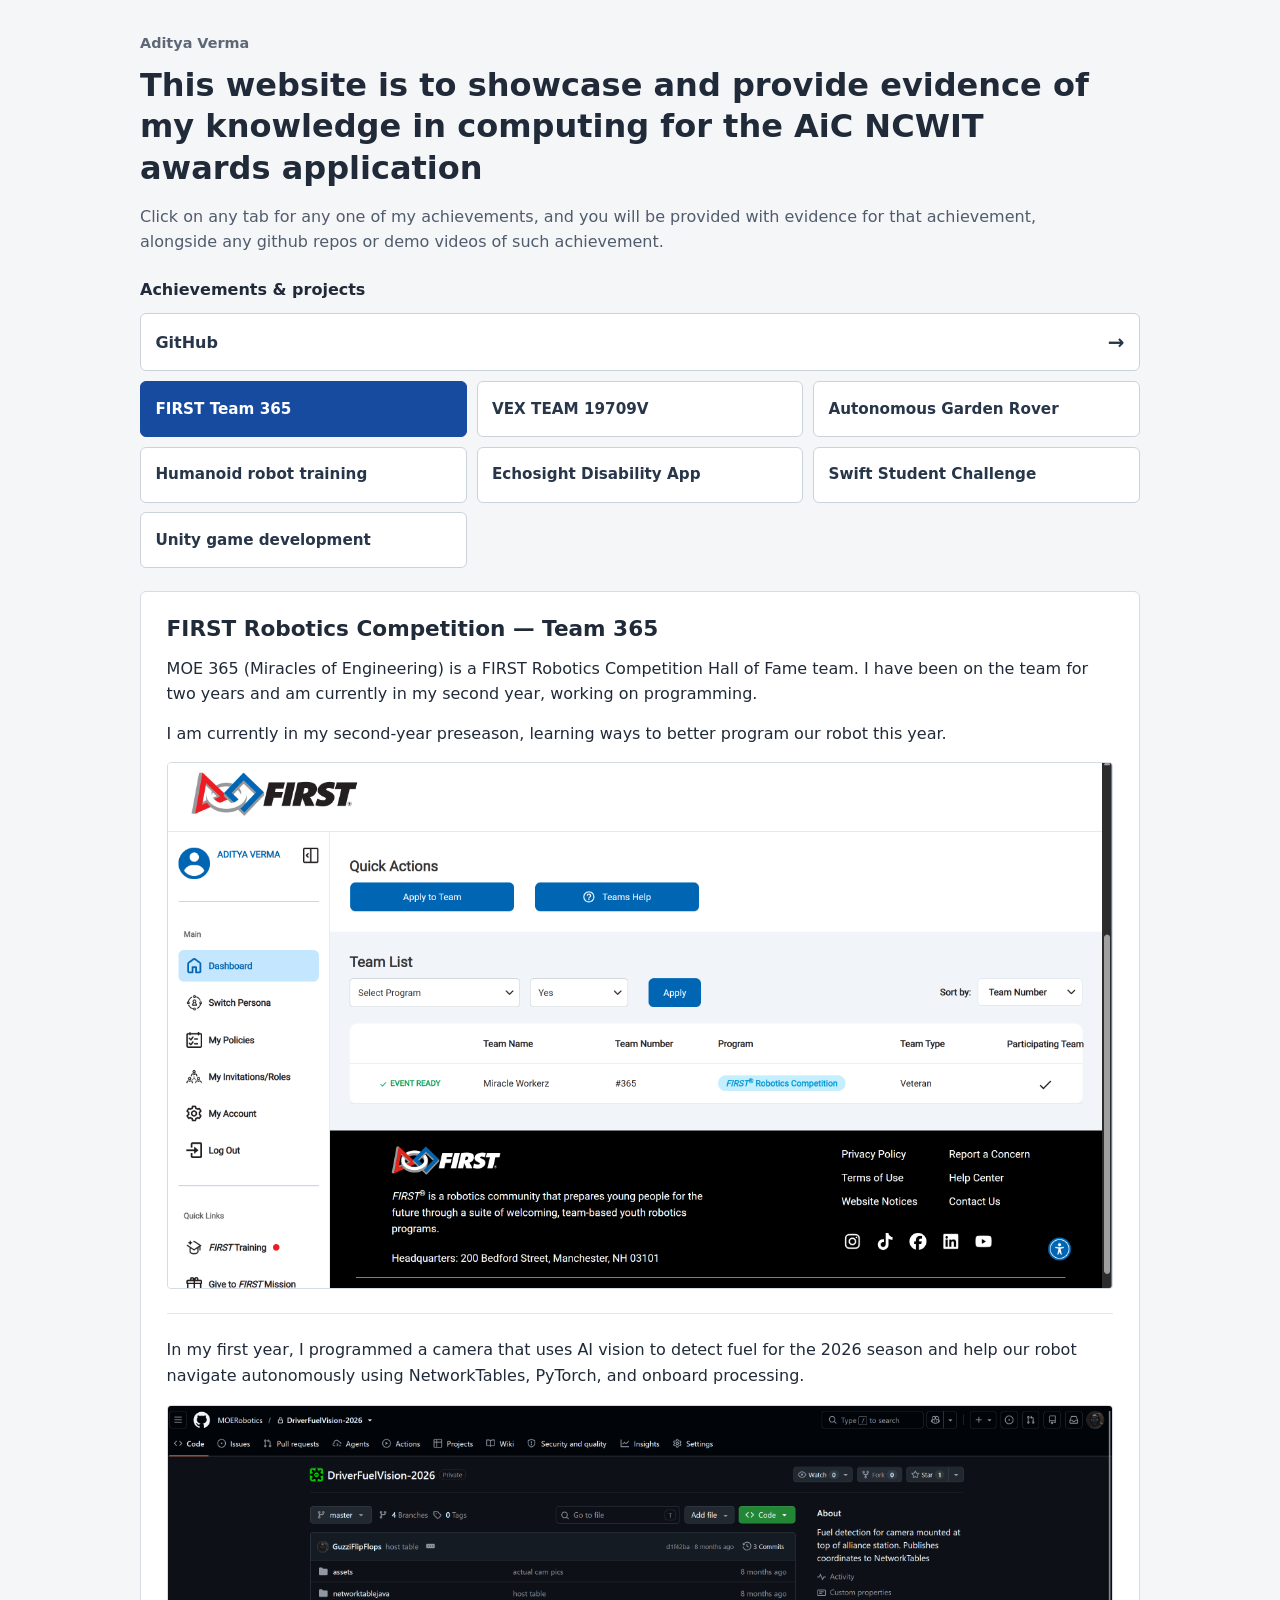
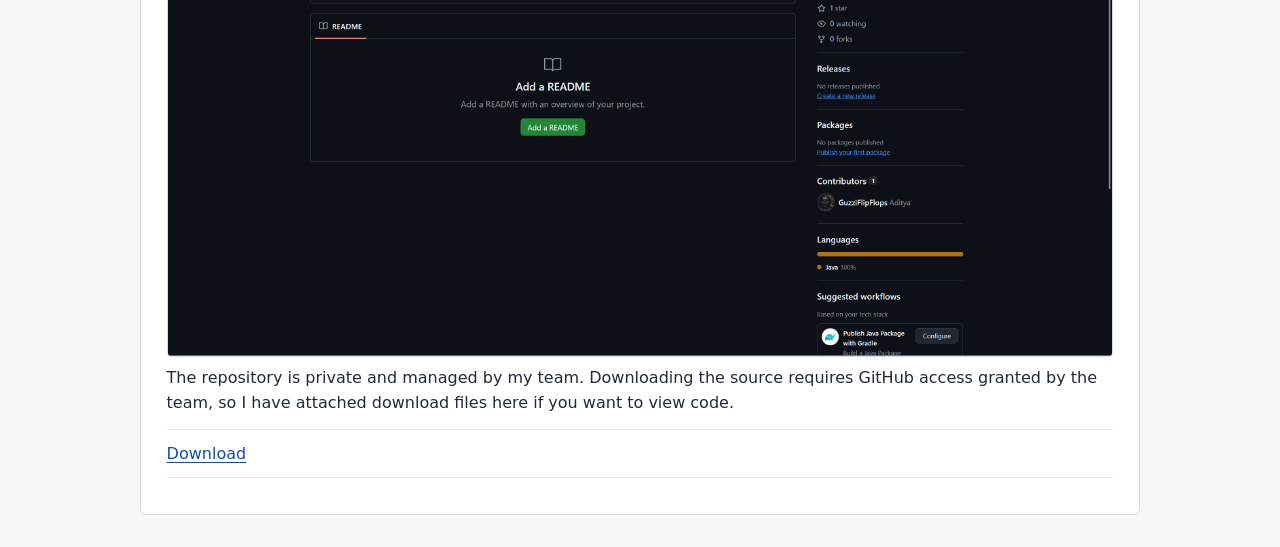
==== commit 40630d47: "Sync completed achievement evidence website" ====
--- a/index.html
+++ b/index.html
@@ -3,138 +3,487 @@
 <head>
   <meta charset="utf-8">
   <meta name="viewport" content="width=device-width, initial-scale=1">
-  <meta name="description" content="Public links and supporting material for Aditya Verma's robotics and programming work.">
-  <title>Aditya Verma — Robotics &amp; Programming Evidence</title>
+  <meta name="description" content="This website is to showcase and provide evidence of my knowledge in computing for the AiC NCWIT awards application">
+  <title>This website is to showcase and provide evidence of my knowledge in computing for the AiC NCWIT awards application</title>
   <link rel="stylesheet" href="styles.css">
+  <script src="script.js" defer></script>
 </head>
 <body>
-  <header class="page-header">
-    <div class="wrap">
-      <h1>Aditya Verma</h1>
-      <p class="subtitle">Robotics &amp; Programming Project Evidence</p>
-      <p class="intro">Links and supporting material for my robotics, programming, and autonomous-systems work.</p>
-      <nav aria-label="Page sections">
-        <a href="#teams">Robotics teams</a>
-        <a href="#projects">Projects</a>
-        <a href="#software">Other software</a>
-        <a href="#code">Code / GitHub</a>
+  <a class="skip-link" href="#achievements-heading">Skip to achievements</a>
+  <header class="page-header wrap">
+    <p class="name">Aditya Verma</p>
+    <h1>This website is to showcase and provide evidence of my knowledge in computing for the AiC NCWIT awards application</h1>
+    <p class="subtitle">Click on any tab for any one of my achievements, and you will be provided with evidence for that achievement, alongside any github repos or demo videos of such achievement.</p>
+  </header>
+
+  <main class="wrap">
+    <div class="chooser">
+      <h2 id="achievements-heading" tabindex="-1">Achievements &amp; projects</h2>
+      <a class="github-island" href="https://github.com/GuzziFlipFlops" target="_blank" rel="noopener">GitHub <span aria-hidden="true">&#8594;</span></a>
+      <nav class="achievement-tabs" role="tablist" aria-label="Achievements and project evidence">
+        <button type="button" class="achievement-tab" role="tab" id="tab-frc-team-365" aria-controls="frc-team-365" aria-selected="true" tabindex="0">FIRST Team 365</button>
+        <button type="button" class="achievement-tab" role="tab" id="tab-vex-team-19709v" aria-controls="vex-team-19709v" aria-selected="false" tabindex="-1">VEX TEAM 19709V</button>
+        <button type="button" class="achievement-tab" role="tab" id="tab-garden-rover" aria-controls="garden-rover" aria-selected="false" tabindex="-1">Autonomous Garden Rover</button>
+        <button type="button" class="achievement-tab" role="tab" id="tab-humanoid-learning" aria-controls="humanoid-learning" aria-selected="false" tabindex="-1">Humanoid robot training</button>
+        <button type="button" class="achievement-tab" role="tab" id="tab-ios-accessibility" aria-controls="ios-accessibility" aria-selected="false" tabindex="-1">Echosight Disability App</button>
+        <button type="button" class="achievement-tab" role="tab" id="tab-swift-challenge" aria-controls="swift-challenge" aria-selected="false" tabindex="-1">Swift Student Challenge</button>
+        <button type="button" class="achievement-tab" role="tab" id="tab-unity-game" aria-controls="unity-game" aria-selected="false" tabindex="-1">Unity game development</button>
       </nav>
+      <noscript><p>JavaScript is off. All achievement evidence is listed below.</p></noscript>
     </div>
-  </header>
-
-  <main class="wrap">
-    <section id="teams" aria-labelledby="teams-title">
-      <h2 id="teams-title">Robotics teams</h2>
-
-      <article class="entry">
-        <h3>FIRST Robotics Competition — Team 365</h3>
-        <p>FRC Team 365 — Miracle Workerz / MOE Robotics Group. FIRST lists the team in Wilmington, Delaware and identifies it as a FIRST Robotics Competition Hall of Fame team. <a href="https://frc-events.firstinspires.org/team/365">Official FIRST Team 365 information</a> · <a href="https://www.moe365.net/">MOE Robotics official site</a>.</p>
-        <ul class="evidence-list">
-          <li><strong>My involvement (self-reported):</strong> second year with the team; programming, autonomous systems, camera systems, and sensor integration.</li>
-          <li><strong>Public roster:</strong> I did not find a 2025–2026/2026 public roster identifying me in the official sources checked.</li>
-          <li><strong>Individual membership evidence:</strong> <span class="placeholder">[TO ADD]</span></li>
-        </ul>
-        <figure>
-          <img src="https://lh7-us.googleusercontent.com/sitesv-images-rt/[base64]w1280" alt="MOE Team 365 at Hatboro-Horsham in 2022" loading="lazy">
-          <figcaption>Team 365 team photo. The official MOE history page captions it “MOE at Hatboro-Horsham in 2022.” <a href="https://www.moe365.net/history">Photo source: MOE Robotics history</a>.</figcaption>
-        </figure>
-      </article>
-
-      <article class="entry">
-        <h3>VEX Robotics — Team 19709V</h3>
-        <p>The team number and role below are self-reported. I could not verify a public RobotEvents team listing or member roster for this team in the sources checked.</p>
-        <ul class="evidence-list">
-          <li><strong>My role (self-reported):</strong> main programmer; autonomous and robot programming.</li>
-          <li><strong>Official team listing:</strong> <span class="placeholder">[OFFICIAL VEX TEAM LISTING TO ADD]</span></li>
-          <li><strong>Individual membership evidence:</strong> <span class="placeholder">[TO ADD]</span></li>
-          <li><strong>Code:</strong> <span class="placeholder">[VEX CODE REPOSITORY TO ADD]</span></li>
-          <li><strong>Autonomous evidence:</strong> <span class="placeholder">[VEX AUTONOMOUS VIDEO / EVIDENCE TO ADD]</span></li>
-        </ul>
-      </article>
-    </section>
-
-    <section id="projects" aria-labelledby="projects-title">
-      <h2 id="projects-title">Projects</h2>
-
-      <article class="entry">
-        <h3>Autonomous Garden Rover</h3>
-        <p>The public repository documents a garden rover and includes firmware, CAD, schematics, and project pictures. Its README describes autonomous function using an IMU and wheel encoders. My primary focus was software/programming and autonomous-system development (self-reported).</p>
-        <p class="links"><a href="https://github.com/GuzziFlipFlops/Autonomous-Garden-Management-System">GitHub repository</a> · <a href="https://github.com/GuzziFlipFlops/Autonomous-Garden-Management-System/tree/main/pictures">Project pictures</a> · <a href="https://macondo.hackclub.com/projects/9276">Macondo project page</a> · <a href="https://youtu.be/P-olpegfmmU">Project demo</a></p>
-        <p><strong>Autonomous test video:</strong> <span class="placeholder">[AUTONOMOUS TEST VIDEO TO ADD]</span></p>
-      </article>
-
-      <article class="entry">
-        <h3>Garden Soil Health Sampling Robot</h3>
-        <p>The repository README calls this a prototype plant-health rover. It documents soil electrical-conductivity measurement, environmental sensors, ultrasonic ranging, and ESP32 flash data logging; the repository also contains prototype pictures and schematics.</p>
-        <p class="links"><a href="https://github.com/GuzziFlipFlops/ESP32-ARM-ROBOT">GitHub repository</a> · <a href="https://github.com/GuzziFlipFlops/ESP32-ARM-ROBOT/tree/main/Pictures">Prototype pictures</a> · <a href="https://www.youtube.com/shorts/W9_TdJyh92A">Demo video</a> · <a href="https://macondo.hackclub.com/projects/9526">Macondo project page</a></p>
-      </article>
-
-      <article class="entry">
-        <h3>FPV Claw Grabbing Drone</h3>
-        <p><a href="https://macondo.hackclub.com/projects/9527">Macondo project page</a>. I did not find a public repository or separate photo/video evidence confidently tied to this project.</p>
-        <p><strong>Code:</strong> <span class="placeholder">[GITHUB REPOSITORY TO ADD]</span></p>
-        <p><strong>Photos/video:</strong> <span class="placeholder">[PROJECT PHOTOS/VIDEO TO ADD]</span></p>
-      </article>
-
-      <article class="entry">
-        <h3>Bipedal Robot / Humanoid Development</h3>
-        <p><a href="https://macondo.hackclub.com/projects/9676">Macondo project page: Bipedal Robot Ankle System</a>.</p>
-        <p><strong>Related repository:</strong> <span class="placeholder">[GITHUB REPOSITORY TO ADD]</span></p>
-        <h4>Humanoid Reinforcement Learning</h4>
-        <p>Current focus (self-reported): NVIDIA Isaac Lab and reinforcement learning for humanoid behavior and training. No completed training result is claimed here.</p>
-        <ul class="evidence-list">
-          <li><span class="placeholder">[ISAAC LAB GITHUB REPOSITORY TO ADD]</span></li>
-          <li><span class="placeholder">[TRAINING VIDEO / SIMULATION SCREENSHOT TO ADD]</span></li>
-          <li><span class="placeholder">[PHYSICAL HUMANOID EVIDENCE TO ADD]</span></li>
-        </ul>
-      </article>
-    </section>
-
-    <section id="software" aria-labelledby="software-title">
-      <h2 id="software-title">Other software projects</h2>
-
-      <article class="entry">
-        <h3>iOS Accessibility App — TSA Software Development</h3>
-        <p>Purpose and results are self-reported: an iOS app designed for people with disabilities; 1st at state level and 6th nationally. The public Swift/Xcode repository is a shared project source; its contributor history lists GuzziFlipFlops.</p>
-        <p class="links"><a href="https://github.com/GuzziFlipFlops/TSA-Software-Development-2026-MOT">Project repository</a> · <a href="https://github.com/GuzziFlipFlops/TSA-Software-Development-2026-MOT/graphs/contributors">GitHub contributor history</a></p>
-        <p><strong>TSA results:</strong> <span class="placeholder">[TSA RESULTS EVIDENCE TO ADD]</span></p>
-        <p><strong>App screenshots:</strong> <span class="placeholder">[APP SCREENSHOTS TO ADD]</span></p>
-      </article>
-
-      <article class="entry">
-        <h3>Unity Game Development — TSA Video Game Design</h3>
-        <p>The repository describes <em>Ball Run</em>, a 2–3 player Unity racing/puzzle game. Its README reports 3rd place at TSA states; an official result link is still needed.</p>
+
+    <div class="evidence-content" id="evidence">
+      <a class="return-link" href="#achievements-heading">&#8593; All achievements</a>
+      <section class="evidence-panel" role="tabpanel" id="frc-team-365" aria-labelledby="tab-frc-team-365" tabindex="0">
+        <h2>FIRST Robotics Competition — Team 365</h2>
+        <div class="proof-group">
+        <p>MOE 365 (Miracles of Engineering) is a FIRST Robotics Competition Hall of Fame team. I have been on the team for two years and am currently in my second year, working on programming.</p>
+        <p>I am currently in my second-year preseason, learning ways to better program our robot this year.</p>
+        <figure class="membership-proof">
+          <a href="assets/frc-team-365-membership.png" target="_blank" rel="noopener">
+            <img src="assets/frc-team-365-membership.png" alt="FIRST dashboard for Aditya Verma listing Miracle Workerz, Team 365, in FIRST Robotics Competition" width="1440" height="800" loading="lazy">
+          </a>
+        </figure>
+        </div>
+        <div class="proof-group">
+        <p>In my first year, I programmed a camera that uses AI vision to detect fuel for the 2026 season and help our robot navigate autonomously using NetworkTables, PyTorch, and onboard processing.</p>
+        <figure class="project-proof">
+          <a href="assets/frc-fuel-vision-repository.png" target="_blank" rel="noopener">
+            <img src="assets/frc-fuel-vision-repository.png" alt="DriverFuelVision-2026 GitHub repository showing GuzziFlipFlops (Aditya) as a contributor and a description of fuel detection with coordinates published to NetworkTables" width="1388" height="808" loading="lazy">
+          </a>
+        </figure>
+        <p>The repository is private and managed by my team. Downloading the source requires GitHub access granted by the team, so I have attached download files here if you want to view code.</p>
+        <p class="links"><a href="https://github.com/MOERobotics/DriverFuelVision-2026/archive/refs/heads/full_combined.zip">Download</a></p>
+        </div>
+      </section>
+      <section class="evidence-panel" role="tabpanel" id="vex-team-19709v" aria-labelledby="tab-vex-team-19709v" tabindex="0">
+        <p>I am not able to get a roster as it’s not available to me but I have evidence of the award we won last year and the code that I made.</p>
+        <figure class="project-proof">
+          <img src="assets/vex-team-19709v-award-team.jpg" alt="VEX team holding their award" width="1280" height="671" loading="lazy">
+        </figure>
+        <figure class="project-proof">
+          <img src="assets/vex-team-19709v-award.jpg" alt="Aditya holding the VEX award" width="1003" height="1280" loading="lazy">
+        </figure>
+        <p>Here is the code for my autonomous, it was the best among my school and district in autonomous points</p>
+        <pre style="max-width:100%;overflow-x:auto;tab-size:2"><code>#pragma region VEXcode Generated Robot Configuration
+// Make sure all required headers are included.
+#include &lt;stdio.h&gt;
+#include &lt;stdlib.h&gt;
+#include &lt;stdbool.h&gt;
+#include &lt;math.h&gt;
+#include &lt;string.h&gt;
+
+
+
+
+#include &quot;vex.h&quot;
+
+
+using namespace vex;
+
+
+// Brain should be defined by default
+brain Brain;
+
+
+
+
+// START V5 MACROS
+#define waitUntil(condition)                                                   \
+ do {                                                                         \
+   wait(5, msec);                                                             \
+ } while (!(condition))
+
+
+#define repeat(iterations)                                                     \
+ for (int iterator = 0; iterator &lt; iterations; iterator++)
+// END V5 MACROS
+
+
+
+
+// Robot configuration code.
+motor leftMotorA = motor(PORT1, ratio18_1, true);
+motor leftMotorB = motor(PORT2, ratio18_1, true);
+motor_group LeftDriveSmart = motor_group(leftMotorA, leftMotorB);
+motor rightMotorA = motor(PORT3, ratio18_1, false);
+motor rightMotorB = motor(PORT4, ratio18_1, false);
+motor_group RightDriveSmart = motor_group(rightMotorA, rightMotorB);
+drivetrain Drivetrain = drivetrain(LeftDriveSmart, RightDriveSmart, 319.19, 295, 40, mm, 1);
+
+
+controller Controller1 = controller(primary);
+motor IntakeMotorA = motor(PORT5, ratio18_1, false);
+motor IntakeMotorB = motor(PORT6, ratio18_1, false);
+motor_group Intake = motor_group(IntakeMotorA, IntakeMotorB);
+
+
+motor Feeder = motor(PORT7, ratio18_1, false);
+
+
+motor Wing = motor(PORT8, ratio18_1, false);
+
+
+potV2 wingPot = potV2(Brain.ThreeWirePort.A);
+
+
+
+
+// generating and setting random seed
+void initializeRandomSeed(){
+ int systemTime = Brain.Timer.systemHighResolution();
+ double batteryCurrent = Brain.Battery.current();
+ double batteryVoltage = Brain.Battery.voltage(voltageUnits::mV);
+
+
+ // Combine these values into a single integer
+ int seed = int(batteryVoltage + batteryCurrent * 100) + systemTime;
+
+
+ // Set the seed
+ srand(seed);
+}
+
+
+
+
+
+
+void vexcodeInit() {
+
+
+ //Initializing random seed.
+ initializeRandomSeed();
+}
+
+
+
+
+// Helper to make playing sounds from the V5 in VEXcode easier and
+// keeps the code cleaner by making it clear what is happening.
+void playVexcodeSound(const char *soundName) {
+ printf(&quot;VEXPlaySound:%s\n&quot;, soundName);
+ wait(5, msec);
+}
+
+
+
+
+
+
+// define variable for remote controller enable/disable
+bool RemoteControlCodeEnabled = true;
+// define variables used for controlling motors based on controller inputs
+bool Controller1LeftShoulderControlMotorsStopped = true;
+bool Controller1RightShoulderControlMotorsStopped = true;
+bool Controller1UpDownButtonsControlMotorsStopped = true;
+bool DrivetrainLNeedsToBeStopped_Controller1 = true;
+bool DrivetrainRNeedsToBeStopped_Controller1 = true;
+
+bool wing_auto = false;
+
+// define a task that will handle monitoring inputs from Controller1
+int rc_auto_loop_function_Controller1() {
+ // process the controller input every 20 milliseconds
+ // update the motors based on the input values
+ while(true) {
+   if(RemoteControlCodeEnabled) {
+    
+     // calculate the drivetrain motor velocities from the controller joystick axies
+     // left = Axis3 + Axis1
+     // right = Axis3 - Axis1
+     int drivetrainLeftSideSpeed = Controller1.Axis3.position() + Controller1.Axis1.position();
+     int drivetrainRightSideSpeed = Controller1.Axis3.position() - Controller1.Axis1.position();
+    
+     // check if the value is inside of the deadband range
+     if (drivetrainLeftSideSpeed &lt; 5 &amp;&amp; drivetrainLeftSideSpeed &gt; -5) {
+       // check if the left motor has already been stopped
+       if (DrivetrainLNeedsToBeStopped_Controller1) {
+         // stop the left drive motor
+         LeftDriveSmart.stop();
+         // tell the code that the left motor has been stopped
+         DrivetrainLNeedsToBeStopped_Controller1 = false;
+       }
+     } else {
+       // reset the toggle so that the deadband code knows to stop the left motor nexttime the input is in the deadband range
+       DrivetrainLNeedsToBeStopped_Controller1 = true;
+     }
+     // check if the value is inside of the deadband range
+     if (drivetrainRightSideSpeed &lt; 5 &amp;&amp; drivetrainRightSideSpeed &gt; -5) {
+       // check if the right motor has already been stopped
+       if (DrivetrainRNeedsToBeStopped_Controller1) {
+         // stop the right drive motor
+         RightDriveSmart.stop();
+         // tell the code that the right motor has been stopped
+         DrivetrainRNeedsToBeStopped_Controller1 = false;
+       }
+     } else {
+       // reset the toggle so that the deadband code knows to stop the right motor next time the input is in the deadband range
+       DrivetrainRNeedsToBeStopped_Controller1 = true;
+     }
+    
+     // only tell the left drive motor to spin if the values are not in the deadband range
+     if (DrivetrainLNeedsToBeStopped_Controller1) {
+       LeftDriveSmart.setVelocity(drivetrainLeftSideSpeed, percent);
+       LeftDriveSmart.spin(forward);
+     }
+     // only tell the right drive motor to spin if the values are not in the deadband range
+     if (DrivetrainRNeedsToBeStopped_Controller1) {
+       RightDriveSmart.setVelocity(drivetrainRightSideSpeed, percent);
+       RightDriveSmart.spin(forward);
+     }
+     // check the ButtonL1/ButtonL2 status to control Feeder
+     if (Controller1.ButtonL1.pressing()) {
+       Feeder.spin(forward);
+       Controller1LeftShoulderControlMotorsStopped = false;
+     } else if (Controller1.ButtonL2.pressing()) {
+       Feeder.spin(reverse);
+       Controller1LeftShoulderControlMotorsStopped = false;
+     } else if (!Controller1LeftShoulderControlMotorsStopped) {
+       Feeder.stop();
+       // set the toggle so that we don&#39;t constantly tell the motor to stop when the buttons are released
+       Controller1LeftShoulderControlMotorsStopped = true;
+     }
+     // check the ButtonR1/ButtonR2 status to control Intake
+     if (Controller1.ButtonR1.pressing()) {
+       Intake.spin(forward);
+       Controller1RightShoulderControlMotorsStopped = false;
+     } else if (Controller1.ButtonR2.pressing()) {
+       Intake.spin(reverse);
+       Controller1RightShoulderControlMotorsStopped = false;
+     } else if (!Controller1RightShoulderControlMotorsStopped) {
+       Intake.stop();
+       // set the toggle so that we don&#39;t constantly tell the motor to stop when the buttons are released
+       Controller1RightShoulderControlMotorsStopped = true;
+     }
+     // check the ButtonUp/ButtonDown status to control Wing
+     
+     if (!wing_auto) { 
+      if (Controller1.ButtonUp.pressing()) {
+        Wing.spin(forward);
+        Controller1UpDownButtonsControlMotorsStopped = false;
+      } else if (Controller1.ButtonDown.pressing()) {
+        Wing.spin(reverse);
+        Controller1UpDownButtonsControlMotorsStopped = false;
+      } else if (!Controller1UpDownButtonsControlMotorsStopped) {
+        Wing.stop();
+        // set the toggle so that we don&#39;t constantly tell the motor to stop when the buttons are released
+        Controller1UpDownButtonsControlMotorsStopped = true;
+      }
+    } 
+   }
+   // wait before repeating the process
+   wait(20, msec);
+ }
+ return 0;
+}
+
+
+task rc_auto_loop_task_Controller1(rc_auto_loop_function_Controller1);
+
+
+#pragma endregion VEXcode Generated Robot Configuration
+
+
+// Include the V5 Library
+#include &quot;vex.h&quot;
+ // Allows for easier use of the VEX Library
+using namespace vex;
+
+
+competition Competition;
+
+
+
+
+// User defined function
+void myblockfunction_motorSetup();
+
+
+// User defined function
+void myblockfunction_motorSetup() {
+ Drivetrain.setDriveVelocity(100.0, percent);
+ Intake.setVelocity(200.0, rpm);
+ Feeder.setVelocity(200.0, rpm);
+ Intake.setVelocity(200.0, rpm);
+}
+
+
+// &quot;when started&quot; hat block
+int whenStarted1() {
+ return 0;
+}
+
+
+// &quot;when autonomous&quot; hat block
+
+// AUTO 
+// AUTO
+// AUTO
+// AUTO
+int onauton_autonomous_0() {
+ myblockfunction_motorSetup();
+ IntakeMotorB.spin(reverse, 14.0, volt);   // DIRECT MOTOR CONTROL START - ADITYA V2
+ Drivetrain.driveFor(forward, 18.0, inches, true);
+ wait(0.0, seconds);
+ Drivetrain.turnFor(right, 20.0, degrees, true);
+ Drivetrain.driveFor(forward, 8.0, inches, true);
+ Drivetrain.setDriveVelocity(10.0, percent);
+ Drivetrain.driveFor(forward, 7.0, inches, true);
+ IntakeMotorA.spin(reverse, 3.0, volt);   // DIRECT MOTOR CONTROL (6)
+
+
+ wait(1.0, seconds);
+ Drivetrain.driveFor(forward, 3.0, inches, true);
+ Drivetrain.setDriveVelocity(50.0, percent);
+ Drivetrain.driveFor(forward, 0.5, inches, true);
+ wait(1.5, seconds);
+ IntakeMotorA.stop(coast); // added now
+ Drivetrain.turnFor(left, 70.0, degrees, true);
+ Drivetrain.driveFor(forward, 18.0, inches, true);
+ Intake.spin(forward, 14.0, volt);
+ return 0;
+}
+
+// AUTO END
+// AUTO END
+// AUTO END
+
+// &quot;when driver control&quot; hat block
+// DRIVE CONTROL
+int ondriver_drivercontrol_0() {
+ myblockfunction_motorSetup();
+
+
+while(true) {
+
+    int val = wingPot.value(percent);   // pot value
+
+    if (Controller1.ButtonB.pressing()) {
+        wing_auto = true;
+        while (val &gt; 40) {
+            Wing.spin(reverse, 100, percent); 
+            wait(20, msec);
+            val = wingPot.value(percent);  
+        }
+        Wing.stop(hold);
+        wing_auto = false;
+    }
+    if (Controller1.ButtonX.pressing()) {
+        wing_auto = true;
+        while (val &lt; 74 ) {
+            Wing.spin(forward, 100, percent);  
+            wait(20, msec);
+            val = wingPot.value(percent);  
+        }
+        Wing.stop(hold);
+        wing_auto = false;
+
+    }
+
+    if (Controller1.ButtonY.pressing()) {
+      wing_auto = true;
+      while (val &gt; 18) {
+        Wing.spin(reverse, 100, percent);
+        wait(20,msec);
+        val = wingPot.value(percent);
+      }
+      Wing.stop(hold);
+      wing_auto = false;
+    }
+
+  wait(20, msec); // system lag
+
+}
+
+
+
+ return 0;
+}
+// DRIVER CONTROL END
+
+
+void VEXcode_driver_task() {
+ // Start the driver control tasks....
+ vex::task drive0(ondriver_drivercontrol_0);
+ while(Competition.isDriverControl() &amp;&amp; Competition.isEnabled()) {this_thread::sleep_for(10);}
+ drive0.stop();
+ return;
+}
+
+
+void VEXcode_auton_task() {
+ // Start the auton control tasks....
+ vex::task auto0(onauton_autonomous_0);
+ while(Competition.isAutonomous() &amp;&amp; Competition.isEnabled()) {this_thread::sleep_for(10);}
+ auto0.stop();
+ return;
+}
+
+
+
+
+
+
+int main() {
+ vex::competition::bStopTasksBetweenModes = false;
+ Competition.autonomous(VEXcode_auton_task);
+ Competition.drivercontrol(VEXcode_driver_task);
+
+
+ // Initializing Robot Configuration. DO NOT REMOVE!
+ vexcodeInit();
+
+
+ whenStarted1();
+}
+</code></pre>
+      </section>
+      <section class="evidence-panel" role="tabpanel" id="garden-rover" aria-labelledby="tab-garden-rover" tabindex="0">
+        <p>Me and my friend build this robot over the summer. I programmed low level C++ embedded hardware in bare metal using FREERTOS, making computer vision, using GPS, and low level communication between multiple sub systems and using a variety of communication protocols.</p>
+        <p>Here is a demo video of my robot:</p>
+        <iframe style="display:block;width:100%;aspect-ratio:16/9;border:0" src="https://www.youtube-nocookie.com/embed/P-olpegfmmU" title="Robot demo video" loading="lazy" allow="accelerometer; autoplay; clipboard-write; encrypted-media; gyroscope; picture-in-picture; web-share" allowfullscreen></iframe>
+        <p>Here is a demo video of my firmware:</p>
+        <iframe style="display:block;width:100%;aspect-ratio:16/9;border:0" src="https://www.youtube-nocookie.com/embed/vQ5m_EN1jJQ" title="Firmware demo video" loading="lazy" allow="accelerometer; autoplay; clipboard-write; encrypted-media; gyroscope; picture-in-picture; web-share" allowfullscreen></iframe>
+        <p>Here is the git repo with the full source code for the firmware and other details of the robot: <a href="https://github.com/houseofthe051010/Autonomous-Garden-Rover">https://github.com/houseofthe051010/Autonomous-Garden-Rover</a></p>
+      </section>
+      <section class="evidence-panel" role="tabpanel" id="humanoid-learning" aria-labelledby="tab-humanoid-learning" tabindex="0">
+        <p>All my humanoid training data is in this repo:</p>
+        <p><a href="https://github.com/GuzziFlipFlops/Humanoid-Training-Sim">https://github.com/GuzziFlipFlops/Humanoid-Training-Sim</a></p>
+      </section>
+      <section class="evidence-panel" role="tabpanel" id="ios-accessibility" aria-labelledby="tab-ios-accessibility" tabindex="0">
+        <p>We got 1st place at states, and 6th place nationals for this app.</p>
+        <p>Youtube video of me narrating the app:</p>
+        <iframe style="display:block;width:100%;aspect-ratio:16/9;border:0" src="https://www.youtube-nocookie.com/embed/JJ7dgteDEX4" title="Echosight app video" loading="lazy" allow="accelerometer; autoplay; clipboard-write; encrypted-media; gyroscope; picture-in-picture; web-share" allowfullscreen></iframe>
+        <p>Here is the documentation:</p>
+        <p><a href="https://docs.google.com/document/d/146sRy5TA0TR9tjei67vXmg7dbMJ08m8MFNsYYrUF6Ig/edit?usp=sharing">https://docs.google.com/document/d/146sRy5TA0TR9tjei67vXmg7dbMJ08m8MFNsYYrUF6Ig/edit?usp=sharing</a></p>
+        <p>Here is the slideshow:</p>
+        <p><a href="https://docs.google.com/presentation/d/1Up4PYAmF4ZMPfvydSliydCgMrAwhCzyN7vNIo9VhWRg/edit?usp=sharing">https://docs.google.com/presentation/d/1Up4PYAmF4ZMPfvydSliydCgMrAwhCzyN7vNIo9VhWRg/edit?usp=sharing</a></p>
+        <p>Here are the proof of placement:</p>
+        <figure class="project-proof">
+          <img src="assets/echosight-placement.png" alt="2026 TSA Software Development national placements showing MOT Charter High School in sixth place" width="648" height="458" loading="lazy">
+        </figure>
+        <p>Link to 2026 tsa nationals for results: <a href="https://tsamembership.registermychapter.com/finalplacement/ntc2026#">https://tsamembership.registermychapter.com/finalplacement/ntc2026#</a></p>
+      </section>
+      <section class="evidence-panel" role="tabpanel" id="unity-game" aria-labelledby="tab-unity-game" tabindex="0">
+        <p>3rd place for 2024-20245 year,</p>
+        <p>Here is the repo and game:</p>
         <p class="links"><a href="https://github.com/GuzziFlipFlops/TSA-VDG-DESIGN-2024-2025">Project repository</a> · <a href="https://play.unity.com/en/games/d0dbe488-c372-42b7-9828-a600288dbc93/ball-run">Play Ball Run</a></p>
-        <p><strong>TSA result:</strong> <span class="placeholder">[TSA RESULT LINK TO ADD]</span></p>
-        <p><strong>Game screenshots:</strong> <span class="placeholder">[GAME SCREENSHOTS TO ADD]</span></p>
-      </article>
-
-      <article class="entry">
-        <h3>Apple Swift Student Challenge</h3>
-        <p>No project description or winner evidence was verified in the repositories checked.</p>
-        <ul class="evidence-list">
-          <li><span class="placeholder">[PROJECT DESCRIPTION TO ADD]</span></li>
-          <li><span class="placeholder">[SWIFT STUDENT CHALLENGE PROJECT REPOSITORY TO ADD]</span></li>
-          <li><span class="placeholder">[APPLE WINNER EVIDENCE TO ADD]</span></li>
-        </ul>
-      </article>
-    </section>
-
-    <section id="code" aria-labelledby="code-title">
-      <h2 id="code-title">Code / GitHub</h2>
-      <ul class="repo-list">
-        <li><a href="https://github.com/GuzziFlipFlops/Autonomous-Garden-Management-System">Autonomous-Garden-Management-System</a> — garden rover repository with firmware, CAD, schematics, and pictures.</li>
-        <li><a href="https://github.com/GuzziFlipFlops/ESP32-ARM-ROBOT">ESP32-ARM-ROBOT</a> — soil-health rover prototype repository with CAD, schematics, and prototype pictures.</li>
-        <li><a href="https://github.com/GuzziFlipFlops/TSA-Software-Development-2026-MOT">TSA-Software-Development-2026-MOT</a> — shared Swift/Xcode source for the accessibility app; see its <a href="https://github.com/GuzziFlipFlops/TSA-Software-Development-2026-MOT/graphs/contributors">contributor history</a>.</li>
-        <li><a href="https://github.com/GuzziFlipFlops/TSA-VDG-DESIGN-2024-2025">TSA-VDG-DESIGN-2024-2025</a> — <em>Ball Run</em> project overview and playable build link.</li>
-        <!-- Add additional confirmed project repositories below this line. -->
-      </ul>
-    </section>
+      </section>
+      <section class="evidence-panel" role="tabpanel" id="swift-challenge" aria-labelledby="tab-swift-challenge" tabindex="0">
+        <p>Here is the award pics:</p>
+        <figure class="project-proof">
+          <img src="assets/swift-award-1.jpg" alt="Swift Student Challenge award certificate cover" loading="lazy">
+        </figure>
+        <figure class="project-proof">
+          <img src="assets/swift-award-2.jpg" alt="Swift Student Challenge winner certificate for Aditya Verma" loading="lazy">
+        </figure>
+        <figure class="project-proof">
+          <img src="assets/swift-award-3.jpg" alt="Swift Student Challenge winner notification" loading="lazy">
+        </figure>
+      </section>
+    </div>
   </main>
 
-  <footer class="wrap page-footer">
-    <p>Evidence links are placed next to the claims they support. Bracketed items are intentionally left for evidence to be added.</p>
-    <p><a href="https://github.com/GuzziFlipFlops">GitHub profile</a></p>
-  </footer>
 </body>
 </html>
--- a/styles.css
+++ b/styles.css
@@ -1,40 +1,83 @@
 * { box-sizing: border-box; }
+[hidden] { display: none !important; }
 body {
   margin: 0;
-  color: #222;
+  background: #f5f6f8;
+  color: #202a38;
+  font: 16px/1.6 system-ui, -apple-system, BlinkMacSystemFont, "Segoe UI", sans-serif;
+}
+a { color: #174ba0; text-underline-offset: 3px; overflow-wrap: anywhere; }
+a:visited { color: #65469a; }
+a:focus-visible, button:focus-visible, [tabindex="0"]:focus-visible {
+  outline: 3px solid #202a38;
+  outline-offset: 4px;
+}
+.wrap { width: min(100% - 2rem, 1000px); margin-inline: auto; }
+main.wrap { padding-bottom: 2rem; }
+.skip-link { position: absolute; top: -100px; left: 1rem; background: white; padding: .5rem; }
+.skip-link:focus { top: .5rem; }
+.page-header { padding: 2rem 0 1.35rem; }
+.name { margin: 0 0 .6rem; font-size: .9rem; font-weight: 650; color: #5d6776; }
+h1 { max-width: 950px; margin: 0; font-size: clamp(1.45rem, 2.6vw, 2rem); line-height: 1.3; }
+.subtitle { max-width: 900px; margin: .9rem 0 0; color: #505c6d; }
+.chooser { padding-bottom: 1.4rem; }
+.chooser h2 { margin: 0 0 .7rem; font-size: 1rem; }
+.github-island {
+  display: flex;
+  align-items: center;
+  justify-content: space-between;
+  width: 100%;
+  min-height: 56px;
+  margin-bottom: .6rem;
+  padding: .75rem .9rem;
+  border: 1px solid #cbd2dc;
+  border-radius: 6px;
   background: #fff;
-  font: 16px/1.55 system-ui, -apple-system, BlinkMacSystemFont, "Segoe UI", sans-serif;
+  color: #283649;
+  font-weight: 600;
+  text-decoration: none;
 }
-a { color: #0645ad; text-decoration: underline; text-underline-offset: 2px; }
-a:visited { color: #5a3696; }
-a:focus-visible { outline: 2px solid #222; outline-offset: 3px; }
-.wrap { width: min(100% - 2rem, 900px); margin-inline: auto; }
-.page-header { padding: 1.5rem 0 1rem; border-bottom: 1px solid #ddd; }
-h1 { margin: 0; font-size: 1.65rem; line-height: 1.25; }
-.subtitle { margin: .15rem 0 .5rem; font-weight: 600; }
-.intro { margin: 0 0 .75rem; }
-nav { display: flex; flex-wrap: wrap; gap: .35rem 1rem; }
-main > section { padding: 1.35rem 0; border-bottom: 1px solid #ddd; }
-h2 { margin: 0 0 .65rem; font-size: 1.3rem; }
-h3 { margin: 0 0 .35rem; font-size: 1.05rem; }
-h4 { margin: .9rem 0 .3rem; font-size: 1rem; }
-p { margin: .35rem 0 .65rem; }
-.entry { padding: .9rem 0; border-top: 1px solid #e2e2e2; }
-.entry:first-of-type { border-top: 0; padding-top: .2rem; }
-.evidence-list, .repo-list { margin: .35rem 0 .7rem; padding-left: 1.25rem; }
-.evidence-list li, .repo-list li { margin: .25rem 0; }
-.links { margin-top: .45rem; }
-.placeholder { font-weight: 650; }
-figure { margin: .85rem 0 .5rem; }
-figure img { display: block; width: 100%; max-width: 500px; height: auto; border: 1px solid #ccc; }
-figcaption { max-width: 700px; margin-top: .3rem; font-size: .92rem; }
-.page-footer { padding: 1rem 0 1.5rem; color: #555; font-size: .92rem; }
-.page-footer p { margin: .25rem 0; }
-@media (max-width: 600px) {
-  .wrap { width: min(100% - 1.25rem, 900px); }
-  .page-header { padding-top: 1.15rem; }
-  nav { gap: .3rem .8rem; }
-  main > section { padding: 1.1rem 0; }
-  .entry { padding: .8rem 0; }
-  figure img { max-width: 100%; }
+.github-island:visited { color: #283649; }
+.github-island:hover { border-color: #174ba0; background: #edf3ff; }
+.github-island span { font-size: 1.25rem; }
+.achievement-tabs { display: grid; grid-template-columns: repeat(3, minmax(0, 1fr)); gap: .6rem; }
+.achievement-tab {
+  min-height: 56px;
+  padding: .75rem .9rem;
+  border: 1px solid #cbd2dc;
+  border-radius: 6px;
+  background: #fff;
+  color: #283649;
+  font: inherit;
+  font-size: .95rem;
+  font-weight: 600;
+  line-height: 1.35;
+  text-align: left;
+  cursor: pointer;
 }
+.achievement-tab:hover { border-color: #174ba0; background: #edf3ff; }
+.achievement-tab[aria-selected="true"] { border-color: #174ba0; background: #174ba0; color: #fff; }
+.evidence-content { padding: 1.4rem 1.6rem; border: 1px solid #d6dce5; border-radius: 6px; background: #fff; scroll-margin-top: 1rem; }
+.return-link { display: none; margin-bottom: .8rem; font-size: .9rem; }
+.evidence-panel h2 { margin: 0 0 .8rem; font-size: 1.35rem; line-height: 1.35; }
+.evidence-panel h3 { margin: 1rem 0 .4rem; font-size: 1.05rem; }
+.proof-group + .proof-group { margin-top: 1.5rem; padding-top: 1rem; border-top: 1px solid #e4e8ee; }
+p { margin: .45rem 0 .85rem; }
+.evidence-list { margin: .6rem 0 1rem; padding-left: 1.3rem; }
+.evidence-list li { margin: .45rem 0; }
+.links { padding-block: .5rem; border-block: 1px solid #e4e8ee; }
+.links a { display: inline-block; margin-block: .15rem; }
+.placeholder { color: #5b6170; font-weight: 650; overflow-wrap: anywhere; }
+figure { margin: 1rem 0 .5rem; }
+figure img { display: block; width: 100%; max-width: 500px; height: auto; border: 1px solid #d6dce5; border-radius: 4px; }
+.membership-proof img, .project-proof img { max-width: 100%; }
+figcaption { max-width: 700px; margin-top: .5rem; color: #5d6776; font-size: .9rem; }
+@media (max-width: 640px) {
+  .wrap { width: calc(100% - 1.5rem); }
+  .page-header { padding-top: 1.3rem; }
+  .achievement-tabs { grid-template-columns: repeat(2, minmax(0, 1fr)); gap: .5rem; }
+  .achievement-tab { padding: .65rem .7rem; font-size: .88rem; }
+  .evidence-content { padding: 1rem; }
+  .evidence-panel h2 { font-size: 1.2rem; }
+  .return-link { display: inline-block; }
+}
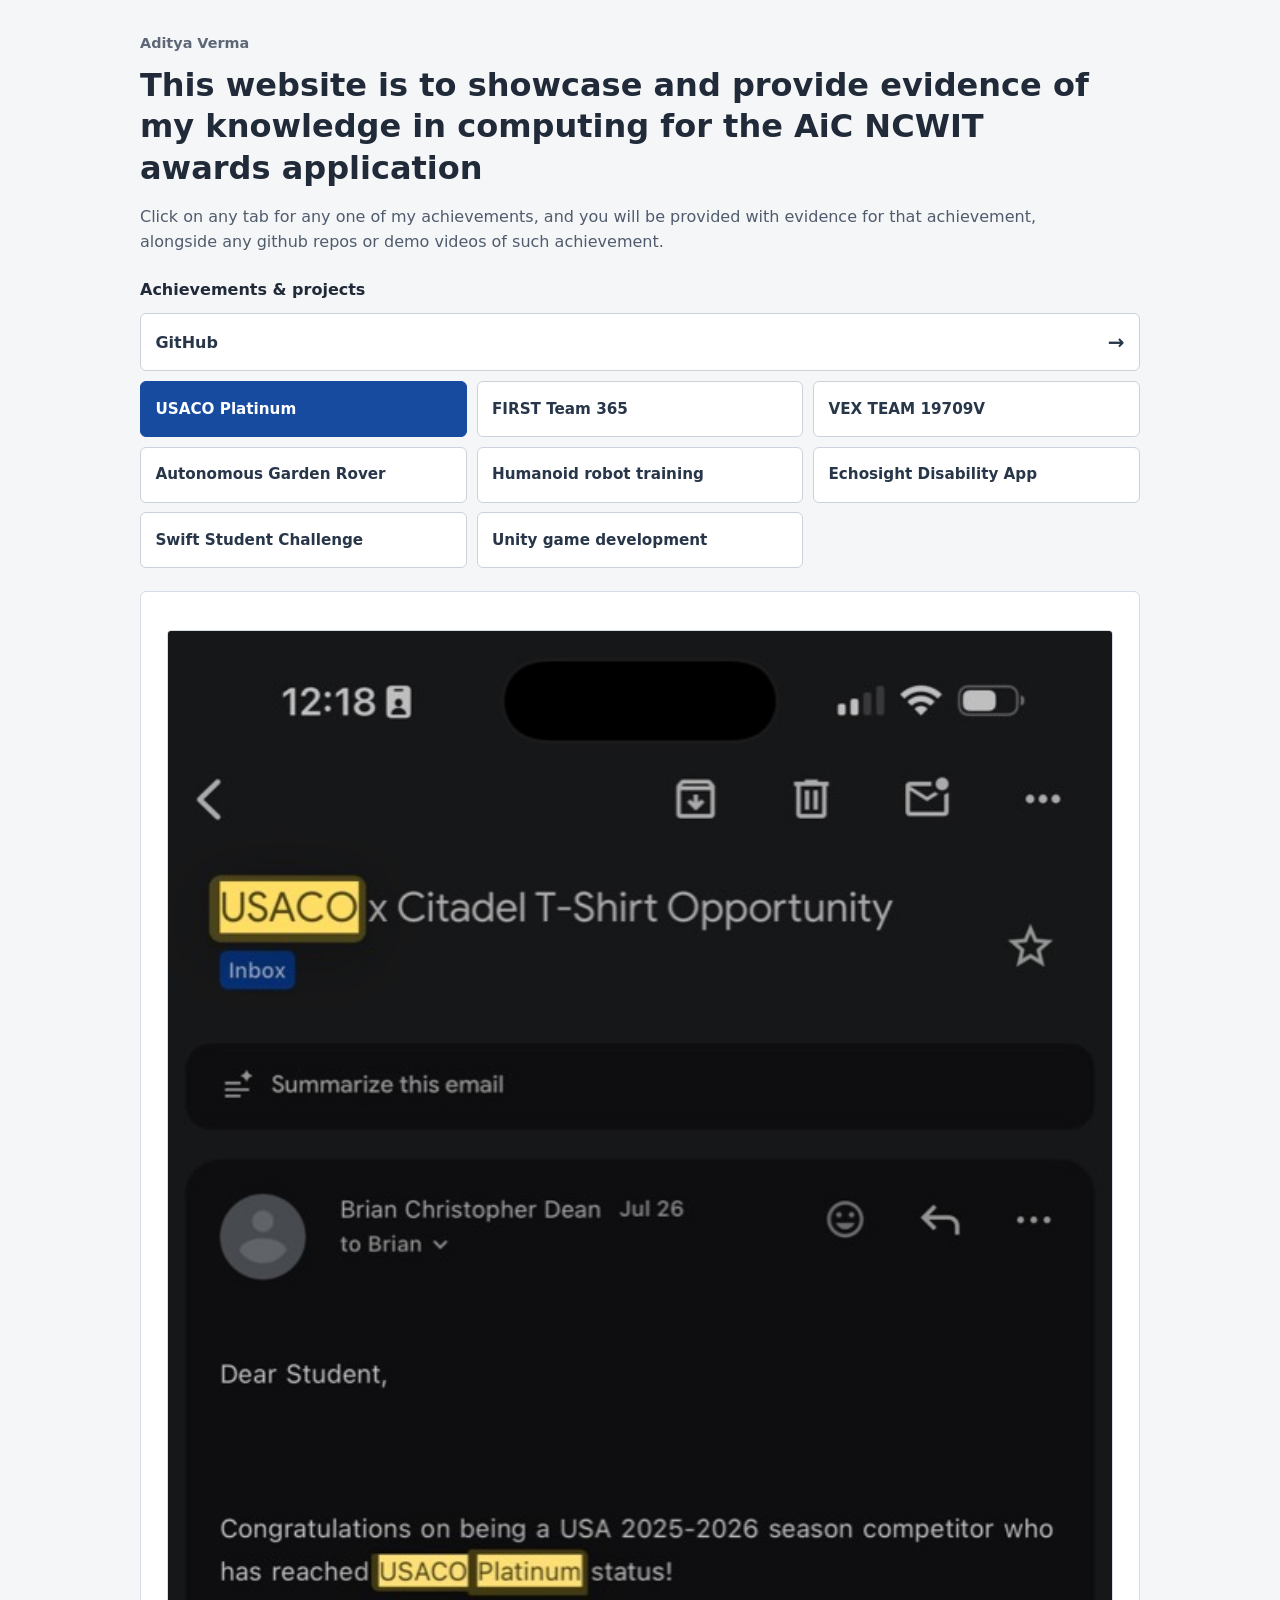
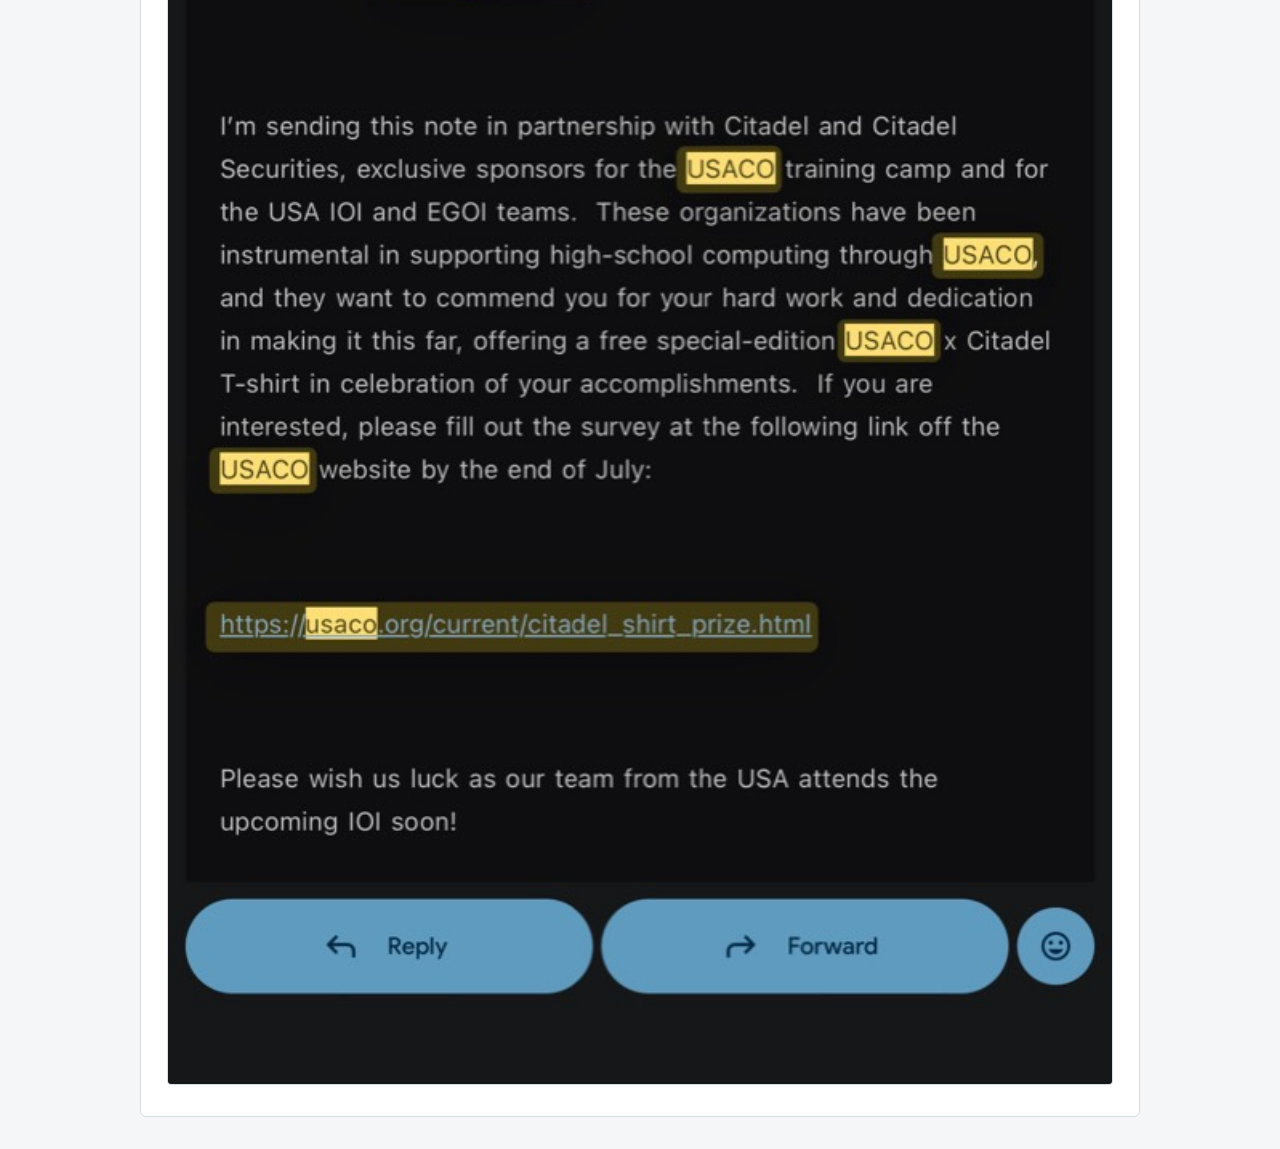
==== commit 2e0e7c25: "Add USACO Platinum as first achievement" ====
--- a/index.html
+++ b/index.html
@@ -21,7 +21,8 @@
       <h2 id="achievements-heading" tabindex="-1">Achievements &amp; projects</h2>
       <a class="github-island" href="https://github.com/GuzziFlipFlops" target="_blank" rel="noopener">GitHub <span aria-hidden="true">&#8594;</span></a>
       <nav class="achievement-tabs" role="tablist" aria-label="Achievements and project evidence">
-        <button type="button" class="achievement-tab" role="tab" id="tab-frc-team-365" aria-controls="frc-team-365" aria-selected="true" tabindex="0">FIRST Team 365</button>
+        <button type="button" class="achievement-tab" role="tab" id="tab-usaco-platinum" aria-controls="usaco-platinum" aria-selected="true" tabindex="0">USACO Platinum</button>
+        <button type="button" class="achievement-tab" role="tab" id="tab-frc-team-365" aria-controls="frc-team-365" aria-selected="false" tabindex="-1">FIRST Team 365</button>
         <button type="button" class="achievement-tab" role="tab" id="tab-vex-team-19709v" aria-controls="vex-team-19709v" aria-selected="false" tabindex="-1">VEX TEAM 19709V</button>
         <button type="button" class="achievement-tab" role="tab" id="tab-garden-rover" aria-controls="garden-rover" aria-selected="false" tabindex="-1">Autonomous Garden Rover</button>
         <button type="button" class="achievement-tab" role="tab" id="tab-humanoid-learning" aria-controls="humanoid-learning" aria-selected="false" tabindex="-1">Humanoid robot training</button>
@@ -34,6 +35,11 @@
 
     <div class="evidence-content" id="evidence">
       <a class="return-link" href="#achievements-heading">&#8593; All achievements</a>
+      <section class="evidence-panel" role="tabpanel" id="usaco-platinum" aria-labelledby="tab-usaco-platinum" tabindex="0">
+        <figure class="project-proof">
+          <img src="assets/usaco-platinum.jpg" alt="USACO Platinum email" width="589" height="1280" loading="lazy">
+        </figure>
+      </section>
       <section class="evidence-panel" role="tabpanel" id="frc-team-365" aria-labelledby="tab-frc-team-365" tabindex="0">
         <h2>FIRST Robotics Competition — Team 365</h2>
         <div class="proof-group">
